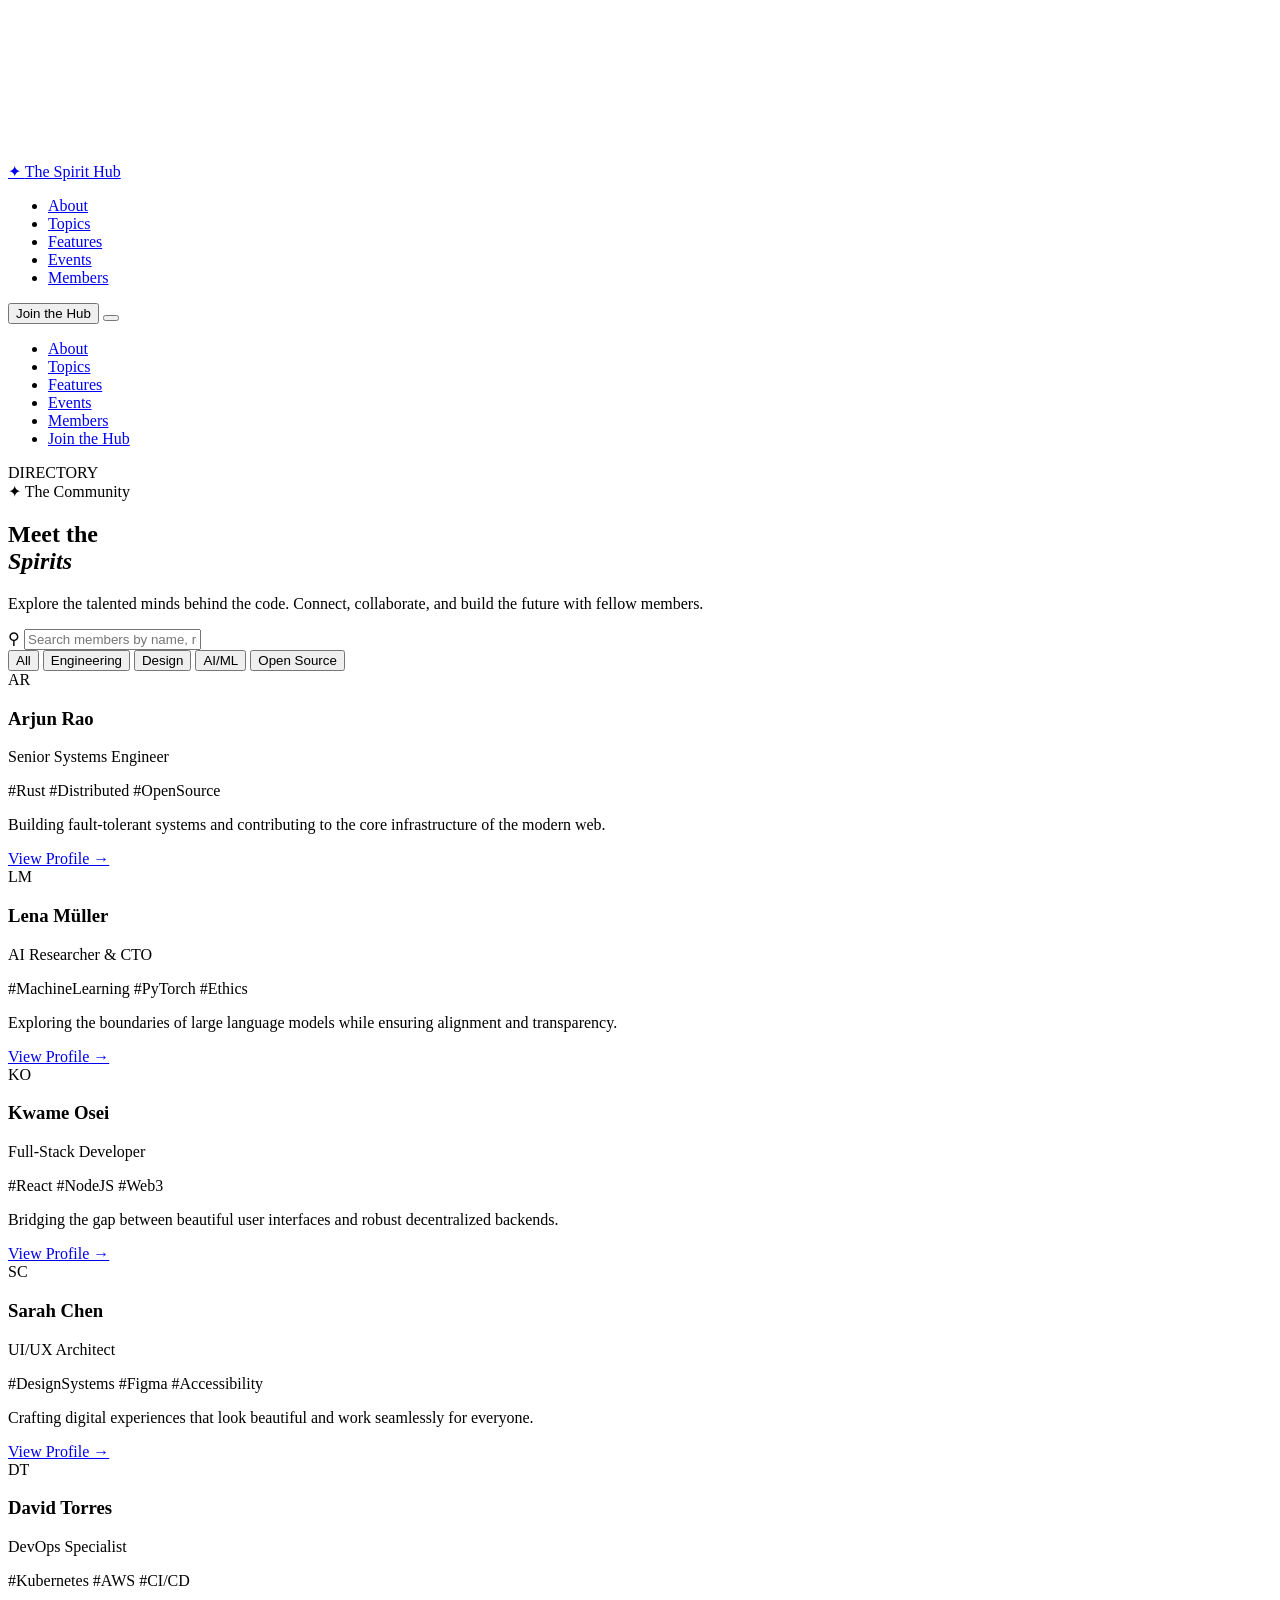
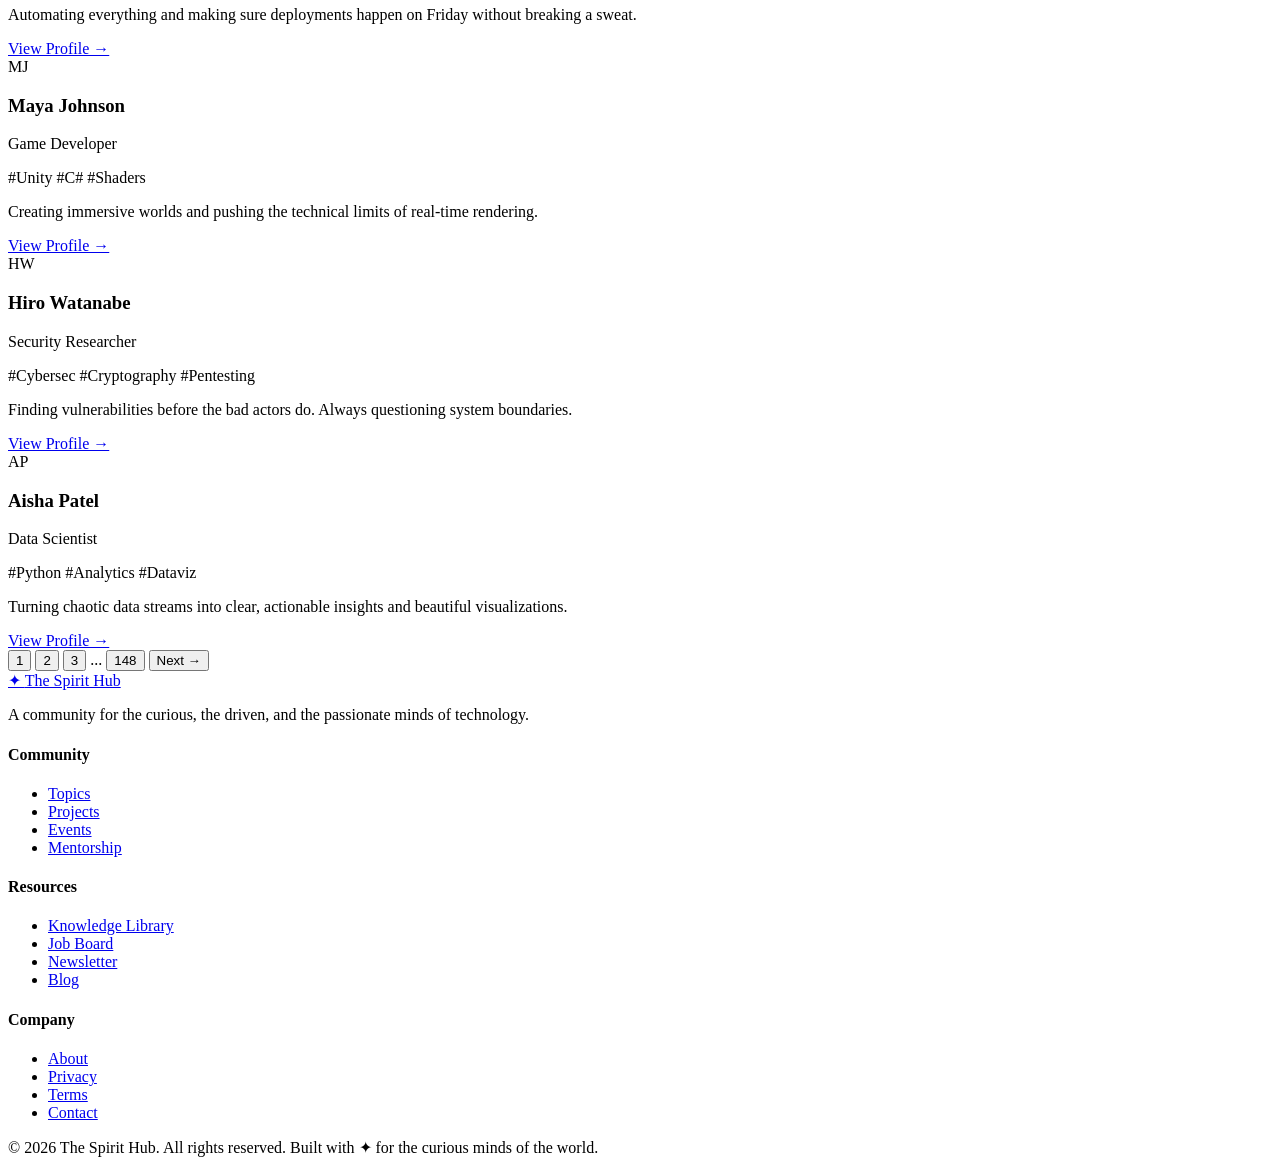
==== pages/members.html @ 461606d6 "make some basic changes" ====
<!DOCTYPE html>
<html lang="en">

<head>
    <meta charset="UTF-8" />
    <meta name="viewport" content="width=device-width, initial-scale=1.0" />
    <title>Members — The Spirit Hub</title>
    <link rel="preconnect" href="https://fonts.googleapis.com" />
    <link rel="preconnect" href="https://fonts.gstatic.com" crossorigin />
    <link
        href="https://fonts.googleapis.com/css2?family=Cormorant+Garamond:wght@300;400;600;700&family=DM+Mono:wght@300;400;500&display=swap"
        rel="stylesheet" />
    <link rel="stylesheet" href="style.css" />
</head>

<body>

    <!-- Ambient particles canvas -->
    <canvas id="particles-canvas"></canvas>

    <!-- Custom cursor -->
    <div class="cursor-dot" id="cursorDot"></div>
    <div class="cursor-aura" id="cursorAura"></div>

    <!-- ===================== NAV ===================== -->
    <header class="site-header" id="siteHeader">
        <nav class="nav-inner">
            <a href="index.html" class="brand">
                <span class="brand-icon">✦</span>
                <span class="brand-text">The Spirit Hub</span>
            </a>
            <ul class="nav-links">
                <li><a href="index.html#about">About</a></li>
                <li><a href="index.html#interests">Topics</a></li>
                <li><a href="index.html#features">Features</a></li>
                <li><a href="index.html#events">Events</a></li>
                <li><a href="members.html" class="active">Members</a></li>
            </ul>
            <button class="btn-join" id="joinBtn">Join the Hub</button>
            <button class="menu-toggle" id="menuToggle" aria-label="Toggle menu">
                <span></span><span></span><span></span>
            </button>
        </nav>
        <!-- Mobile menu -->
        <div class="mobile-menu" id="mobileMenu">
            <ul>
                <li><a href="index.html#about">About</a></li>
                <li><a href="index.html#interests">Topics</a></li>
                <li><a href="index.html#features">Features</a></li>
                <li><a href="index.html#events">Events</a></li>
                <li><a href="members.html" class="active">Members</a></li>
                <li><a href="index.html#cta">Join the Hub</a></li>
            </ul>
        </div>
    </header>

    <main>

        <!-- ===================== HERO / HEADER ===================== -->
        <section class="members-hero">
            <div class="hero-bg-text">DIRECTORY</div>
            <div class="container reveal-fade">
                <span class="section-tag">✦ The Community</span>
                <h1 class="hero-title">
                    Meet the<br />
                    <em>Spirits</em>
                </h1>
                <p class="hero-subtitle">
                    Explore the talented minds behind the code. Connect, collaborate, and build the future with fellow
                    members.
                </p>

                <!-- Search and Filters -->
                <div class="directory-toolbar">
                    <div class="search-box">
                        <span class="search-icon">⚲</span>
                        <input type="text" placeholder="Search members by name, role, or skill..." id="memberSearch" />
                    </div>
                    <div class="filter-pills">
                        <button class="filter-btn active">All</button>
                        <button class="filter-btn">Engineering</button>
                        <button class="filter-btn">Design</button>
                        <button class="filter-btn">AI/ML</button>
                        <button class="filter-btn">Open Source</button>
                    </div>
                </div>
            </div>
            <div class="hero-orb"></div>
        </section>

        <!-- ===================== DIRECTORY GRID ===================== -->
        <section class="members-directory section-pad">
            <div class="container">
                <div class="members-grid" id="membersGrid">

                    <!-- Member 1 -->
                    <div class="member-card reveal-up delay-1">
                        <div class="member-cover cover-1"></div>
                        <div class="member-info">
                            <div class="member-avatar avatar-1">AR</div>
                            <h3 class="member-name">Arjun Rao</h3>
                            <p class="member-role">Senior Systems Engineer</p>
                            <div class="member-tags">
                                <span>#Rust</span>
                                <span>#Distributed</span>
                                <span>#OpenSource</span>
                            </div>
                            <p class="member-bio">Building fault-tolerant systems and contributing to the core
                                infrastructure of the modern web.</p>
                            <a href="#" class="member-link">View Profile →</a>
                        </div>
                    </div>

                    <!-- Member 2 -->
                    <div class="member-card reveal-up delay-2">
                        <div class="member-cover cover-2"></div>
                        <div class="member-info">
                            <div class="member-avatar avatar-2">LM</div>
                            <h3 class="member-name">Lena Müller</h3>
                            <p class="member-role">AI Researcher & CTO</p>
                            <div class="member-tags">
                                <span>#MachineLearning</span>
                                <span>#PyTorch</span>
                                <span>#Ethics</span>
                            </div>
                            <p class="member-bio">Exploring the boundaries of large language models while ensuring
                                alignment and transparency.</p>
                            <a href="#" class="member-link">View Profile →</a>
                        </div>
                    </div>

                    <!-- Member 3 -->
                    <div class="member-card reveal-up delay-3">
                        <div class="member-cover cover-3"></div>
                        <div class="member-info">
                            <div class="member-avatar avatar-3">KO</div>
                            <h3 class="member-name">Kwame Osei</h3>
                            <p class="member-role">Full-Stack Developer</p>
                            <div class="member-tags">
                                <span>#React</span>
                                <span>#NodeJS</span>
                                <span>#Web3</span>
                            </div>
                            <p class="member-bio">Bridging the gap between beautiful user interfaces and robust
                                decentralized backends.</p>
                            <a href="#" class="member-link">View Profile →</a>
                        </div>
                    </div>

                    <!-- Member 4 -->
                    <div class="member-card reveal-up delay-1">
                        <div class="member-cover cover-4"></div>
                        <div class="member-info">
                            <div class="member-avatar avatar-4">SC</div>
                            <h3 class="member-name">Sarah Chen</h3>
                            <p class="member-role">UI/UX Architect</p>
                            <div class="member-tags">
                                <span>#DesignSystems</span>
                                <span>#Figma</span>
                                <span>#Accessibility</span>
                            </div>
                            <p class="member-bio">Crafting digital experiences that look beautiful and work seamlessly
                                for everyone.</p>
                            <a href="#" class="member-link">View Profile →</a>
                        </div>
                    </div>

                    <!-- Member 5 -->
                    <div class="member-card reveal-up delay-2">
                        <div class="member-cover cover-5"></div>
                        <div class="member-info">
                            <div class="member-avatar avatar-5">DT</div>
                            <h3 class="member-name">David Torres</h3>
                            <p class="member-role">DevOps Specialist</p>
                            <div class="member-tags">
                                <span>#Kubernetes</span>
                                <span>#AWS</span>
                                <span>#CI/CD</span>
                            </div>
                            <p class="member-bio">Automating everything and making sure deployments happen on Friday
                                without breaking a sweat.</p>
                            <a href="#" class="member-link">View Profile →</a>
                        </div>
                    </div>

                    <!-- Member 6 -->
                    <div class="member-card reveal-up delay-3">
                        <div class="member-cover cover-6"></div>
                        <div class="member-info">
                            <div class="member-avatar avatar-6">MJ</div>
                            <h3 class="member-name">Maya Johnson</h3>
                            <p class="member-role">Game Developer</p>
                            <div class="member-tags">
                                <span>#Unity</span>
                                <span>#C#</span>
                                <span>#Shaders</span>
                            </div>
                            <p class="member-bio">Creating immersive worlds and pushing the technical limits of
                                real-time rendering.</p>
                            <a href="#" class="member-link">View Profile →</a>
                        </div>
                    </div>

                    <!-- Member 7 -->
                    <div class="member-card reveal-up delay-1">
                        <div class="member-cover cover-7"></div>
                        <div class="member-info">
                            <div class="member-avatar avatar-7">HW</div>
                            <h3 class="member-name">Hiro Watanabe</h3>
                            <p class="member-role">Security Researcher</p>
                            <div class="member-tags">
                                <span>#Cybersec</span>
                                <span>#Cryptography</span>
                                <span>#Pentesting</span>
                            </div>
                            <p class="member-bio">Finding vulnerabilities before the bad actors do. Always questioning
                                system boundaries.</p>
                            <a href="#" class="member-link">View Profile →</a>
                        </div>
                    </div>

                    <!-- Member 8 -->
                    <div class="member-card reveal-up delay-2">
                        <div class="member-cover cover-8"></div>
                        <div class="member-info">
                            <div class="member-avatar avatar-8">AP</div>
                            <h3 class="member-name">Aisha Patel</h3>
                            <p class="member-role">Data Scientist</p>
                            <div class="member-tags">
                                <span>#Python</span>
                                <span>#Analytics</span>
                                <span>#Dataviz</span>
                            </div>
                            <p class="member-bio">Turning chaotic data streams into clear, actionable insights and
                                beautiful visualizations.</p>
                            <a href="#" class="member-link">View Profile →</a>
                        </div>
                    </div>

                </div>

                <div class="pagination reveal-fade delay-3">
                    <button class="page-btn active">1</button>
                    <button class="page-btn">2</button>
                    <button class="page-btn">3</button>
                    <span class="page-dots">...</span>
                    <button class="page-btn">148</button>
                    <button class="page-btn next">Next →</button>
                </div>

            </div>
        </section>

    </main>

    <!-- ===================== FOOTER ===================== -->
    <footer class="site-footer">
        <div class="container">
            <div class="footer-grid">
                <div class="footer-brand">
                    <a href="index.html" class="brand">
                        <span class="brand-icon">✦</span>
                        <span class="brand-text">The Spirit Hub</span>
                    </a>
                    <p>A community for the curious, the driven, and the passionate minds of technology.</p>
                </div>
                <div class="footer-links">
                    <h4>Community</h4>
                    <ul>
                        <li><a href="index.html#interests">Topics</a></li>
                        <li><a href="#">Projects</a></li>
                        <li><a href="index.html#events">Events</a></li>
                        <li><a href="#">Mentorship</a></li>
                    </ul>
                </div>
                <div class="footer-links">
                    <h4>Resources</h4>
                    <ul>
                        <li><a href="#">Knowledge Library</a></li>
                        <li><a href="#">Job Board</a></li>
                        <li><a href="#">Newsletter</a></li>
                        <li><a href="#">Blog</a></li>
                    </ul>
                </div>
                <div class="footer-links">
                    <h4>Company</h4>
                    <ul>
                        <li><a href="index.html#about">About</a></li>
                        <li><a href="#">Privacy</a></li>
                        <li><a href="#">Terms</a></li>
                        <li><a href="#">Contact</a></li>
                    </ul>
                </div>
            </div>
            <div class="footer-bottom">
                <span>© 2026 The Spirit Hub. All rights reserved.</span>
                <span>Built with ✦ for the curious minds of the world.</span>
            </div>
        </div>
    </footer>

    <script src="script.js"></script>
</body>

</html>
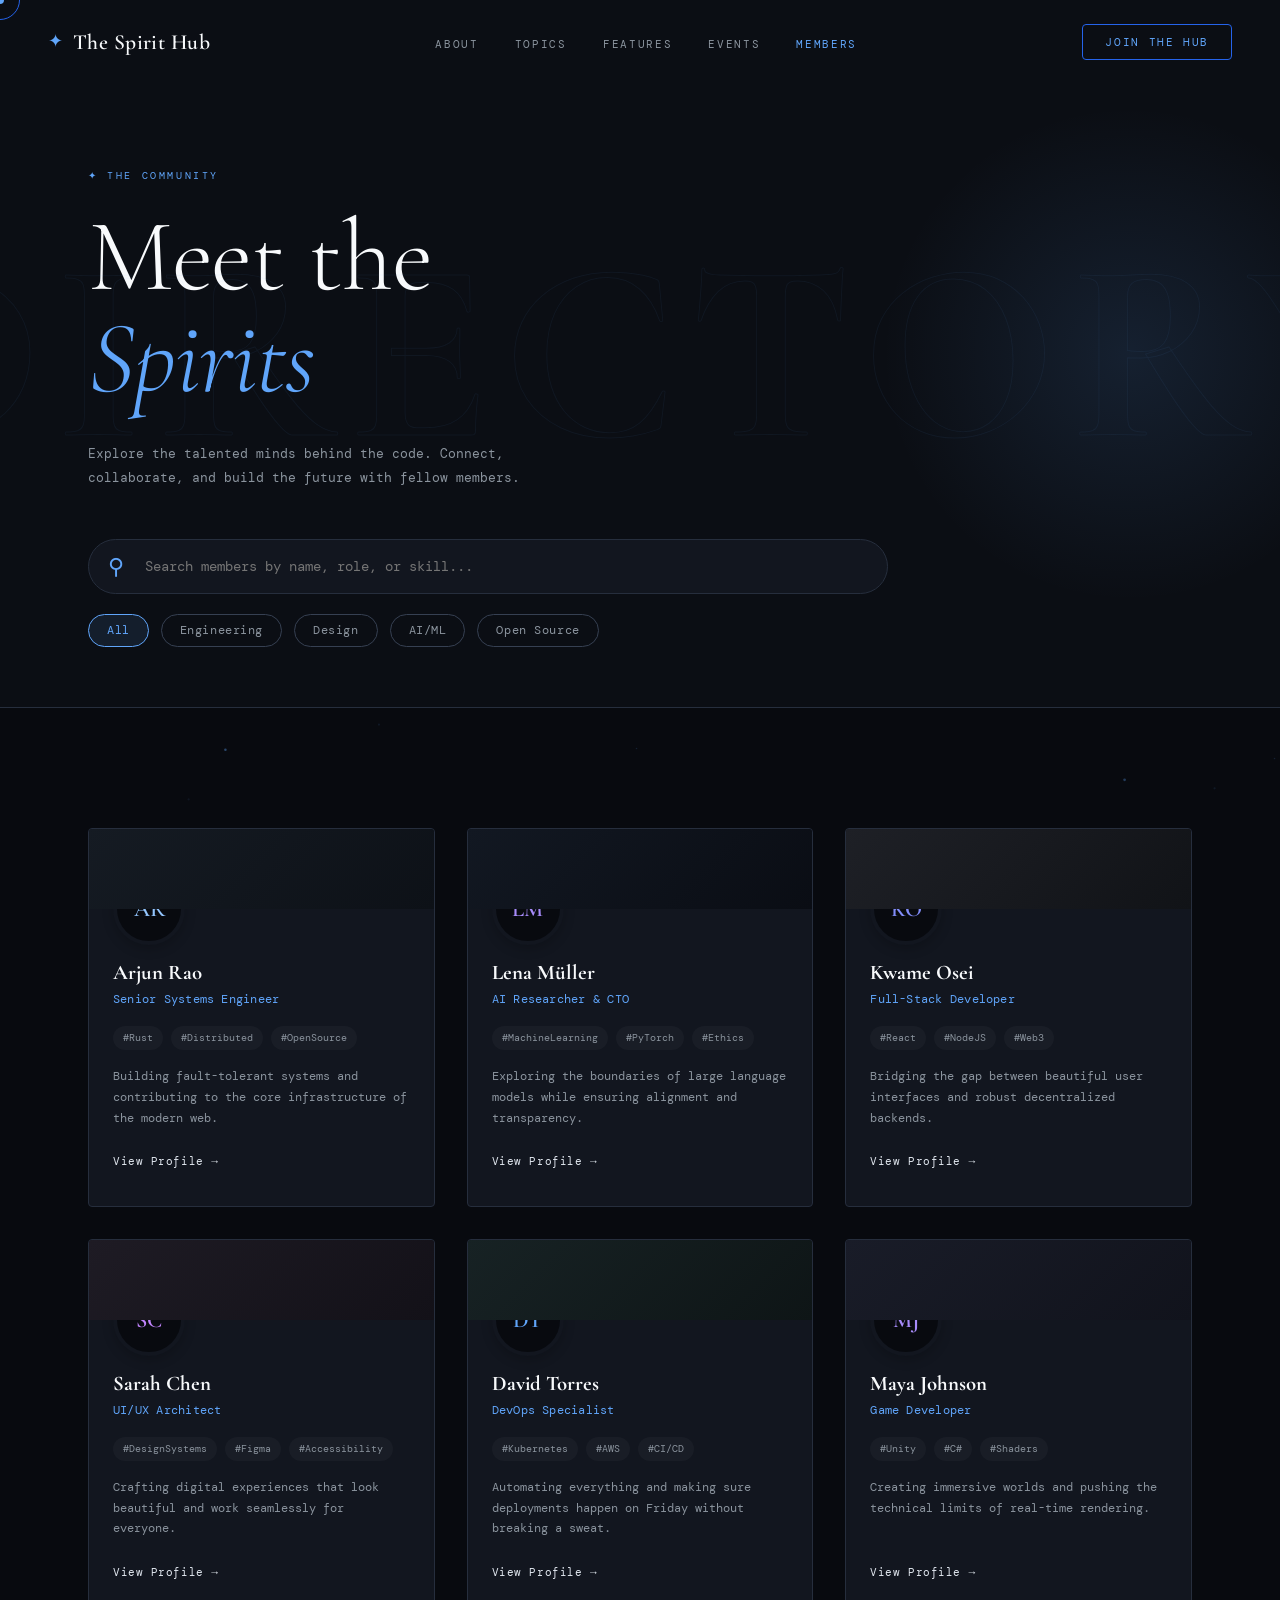
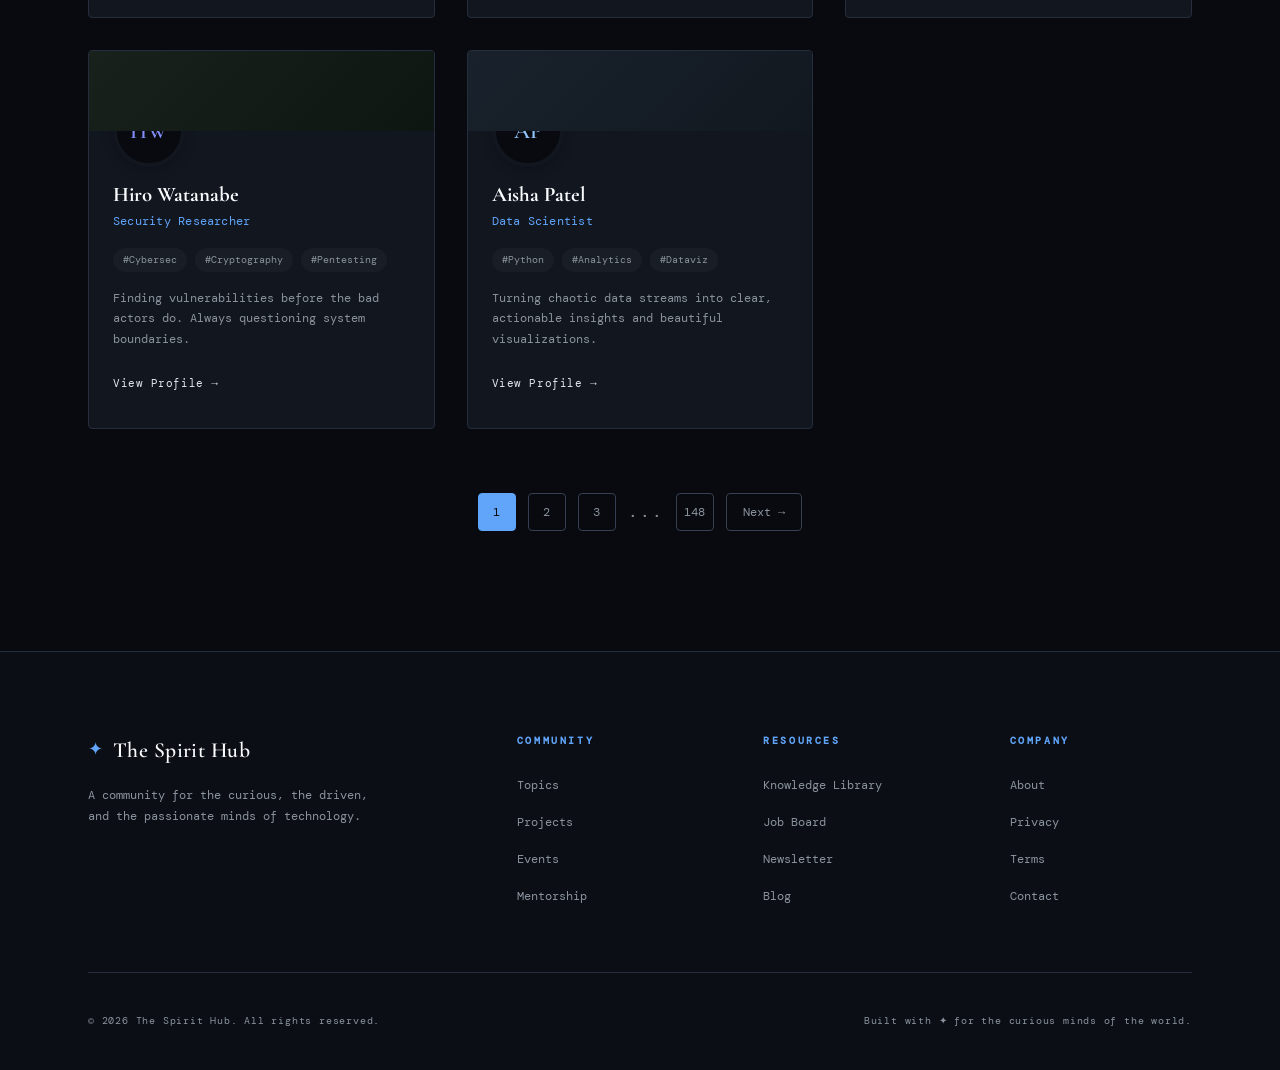
==== commit a60ae7bc: "Move pages into pages/ folder and update all internal links" ====
--- a/pages/members.html
+++ b/pages/members.html
@@ -10,7 +10,7 @@
     <link
         href="https://fonts.googleapis.com/css2?family=Cormorant+Garamond:wght@300;400;600;700&family=DM+Mono:wght@300;400;500&display=swap"
         rel="stylesheet" />
-    <link rel="stylesheet" href="style.css" />
+    <link rel="stylesheet" href="../style.css" />
 </head>
 
 <body>
@@ -25,15 +25,15 @@
     <!-- ===================== NAV ===================== -->
     <header class="site-header" id="siteHeader">
         <nav class="nav-inner">
-            <a href="index.html" class="brand">
+            <a href="../index.html" class="brand">
                 <span class="brand-icon">✦</span>
                 <span class="brand-text">The Spirit Hub</span>
             </a>
             <ul class="nav-links">
-                <li><a href="index.html#about">About</a></li>
-                <li><a href="index.html#interests">Topics</a></li>
-                <li><a href="index.html#features">Features</a></li>
-                <li><a href="index.html#events">Events</a></li>
+                <li><a href="../index.html#about">About</a></li>
+                <li><a href="../index.html#interests">Topics</a></li>
+                <li><a href="../index.html#features">Features</a></li>
+                <li><a href="../index.html#events">Events</a></li>
                 <li><a href="members.html" class="active">Members</a></li>
             </ul>
             <button class="btn-join" id="joinBtn">Join the Hub</button>
@@ -44,12 +44,12 @@
         <!-- Mobile menu -->
         <div class="mobile-menu" id="mobileMenu">
             <ul>
-                <li><a href="index.html#about">About</a></li>
-                <li><a href="index.html#interests">Topics</a></li>
-                <li><a href="index.html#features">Features</a></li>
-                <li><a href="index.html#events">Events</a></li>
+                <li><a href="../index.html#about">About</a></li>
+                <li><a href="../index.html#interests">Topics</a></li>
+                <li><a href="../index.html#features">Features</a></li>
+                <li><a href="../index.html#events">Events</a></li>
                 <li><a href="members.html" class="active">Members</a></li>
-                <li><a href="index.html#cta">Join the Hub</a></li>
+                <li><a href="../index.html#cta">Join the Hub</a></li>
             </ul>
         </div>
     </header>
@@ -258,7 +258,7 @@
         <div class="container">
             <div class="footer-grid">
                 <div class="footer-brand">
-                    <a href="index.html" class="brand">
+                    <a href="../index.html" class="brand">
                         <span class="brand-icon">✦</span>
                         <span class="brand-text">The Spirit Hub</span>
                     </a>
@@ -267,9 +267,9 @@
                 <div class="footer-links">
                     <h4>Community</h4>
                     <ul>
-                        <li><a href="index.html#interests">Topics</a></li>
+                        <li><a href="../index.html#interests">Topics</a></li>
                         <li><a href="#">Projects</a></li>
-                        <li><a href="index.html#events">Events</a></li>
+                        <li><a href="../index.html#events">Events</a></li>
                         <li><a href="#">Mentorship</a></li>
                     </ul>
                 </div>
@@ -285,7 +285,7 @@
                 <div class="footer-links">
                     <h4>Company</h4>
                     <ul>
-                        <li><a href="index.html#about">About</a></li>
+                        <li><a href="../index.html#about">About</a></li>
                         <li><a href="#">Privacy</a></li>
                         <li><a href="#">Terms</a></li>
                         <li><a href="#">Contact</a></li>
@@ -299,7 +299,7 @@
         </div>
     </footer>
 
-    <script src="script.js"></script>
+    <script src="../script.js"></script>
 </body>
 
 </html>
--- a/style.css
+++ b/style.css
@@ -0,0 +1,1540 @@
+/* ============================================================
+   THE SPIRIT HUB — style.css
+   Aesthetic: Warm dark luxury · organic curves · ember glow
+   Fonts: Cormorant Garamond (display) + DM Mono (body/ui)
+   ============================================================ */
+
+/* ─── RESET & BASE ─────────────────────────────────────────── */
+*,
+*::before,
+*::after {
+  margin: 0;
+  padding: 0;
+  box-sizing: border-box;
+}
+
+:root {
+  --bg: #080a0f;
+  --bg-alt: #0b0e14;
+  --surface: #12161f;
+  --surface-2: #1a202c;
+  --border: #262e3d;
+  --border-2: #364052;
+
+  --gold: #60a5fa;
+  --gold-light: #93c5fd;
+  --gold-dim: #2563eb;
+  --ember: #8b5cf6;
+  --ember-dim: #6d28d9;
+  --cream: #f8fafc;
+  --muted: #8b949e;
+  --text: #e2e8f0;
+
+  --font-display: 'Cormorant Garamond', Georgia, serif;
+  --font-ui: 'DM Mono', 'Courier New', monospace;
+
+  --radius: 4px;
+  --transition: 0.3s cubic-bezier(0.4, 0, 0.2, 1);
+}
+
+html {
+  scroll-behavior: smooth;
+  font-size: 16px;
+}
+
+body {
+  font-family: var(--font-ui);
+  background-color: var(--bg);
+  color: var(--text);
+  line-height: 1.7;
+  overflow-x: hidden;
+  cursor: none;
+}
+
+a {
+  text-decoration: none;
+  color: inherit;
+}
+
+button {
+  font-family: var(--font-ui);
+  cursor: none;
+  border: none;
+  background: none;
+}
+
+ul {
+  list-style: none;
+}
+
+/* ─── CANVAS (particles) ───────────────────────────────────── */
+#particles-canvas {
+  position: fixed;
+  inset: 0;
+  z-index: 0;
+  pointer-events: none;
+}
+
+/* ─── CUSTOM CURSOR ────────────────────────────────────────── */
+.cursor-dot {
+  width: 8px;
+  height: 8px;
+  background: var(--gold);
+  border-radius: 50%;
+  position: fixed;
+  top: 0;
+  left: 0;
+  pointer-events: none;
+  z-index: 9999;
+  transform: translate(-50%, -50%);
+  transition: transform 0.1s ease, background 0.2s;
+}
+
+.cursor-aura {
+  width: 40px;
+  height: 40px;
+  border: 1px solid var(--gold-dim);
+  border-radius: 50%;
+  position: fixed;
+  top: 0;
+  left: 0;
+  pointer-events: none;
+  z-index: 9998;
+  transform: translate(-50%, -50%);
+  transition: width 0.3s, height 0.3s, border-color 0.3s;
+}
+
+body:has(a:hover) .cursor-aura,
+body:has(button:hover) .cursor-aura {
+  width: 60px;
+  height: 60px;
+  border-color: var(--gold);
+}
+
+/* ─── UTILITY ──────────────────────────────────────────────── */
+.container {
+  max-width: 1200px;
+  margin: 0 auto;
+  padding: 0 48px;
+}
+
+.section-pad {
+  padding: 120px 0;
+  position: relative;
+  z-index: 1;
+}
+
+.section-tag {
+  display: inline-block;
+  font-size: 0.65rem;
+  letter-spacing: 0.25em;
+  color: var(--gold);
+  text-transform: uppercase;
+  margin-bottom: 20px;
+}
+
+.section-title {
+  font-family: var(--font-display);
+  font-size: clamp(2.4rem, 4vw, 3.6rem);
+  font-weight: 300;
+  line-height: 1.15;
+  color: var(--cream);
+}
+
+.section-title em {
+  font-style: italic;
+  color: var(--gold);
+}
+
+.section-header {
+  margin-bottom: 70px;
+}
+
+.section-desc {
+  margin-top: 16px;
+  font-size: 0.8rem;
+  color: var(--muted);
+  letter-spacing: 0.05em;
+}
+
+/* ─── BUTTONS ──────────────────────────────────────────────── */
+.btn-primary {
+  display: inline-block;
+  background: var(--gold);
+  color: var(--bg);
+  padding: 13px 32px;
+  font-size: 0.72rem;
+  letter-spacing: 0.15em;
+  font-weight: 500;
+  text-transform: uppercase;
+  border-radius: var(--radius);
+  transition: background var(--transition), transform var(--transition);
+  cursor: none;
+}
+
+.btn-primary:hover {
+  background: var(--gold-light);
+  transform: translateY(-2px);
+}
+
+.btn-outline {
+  display: inline-block;
+  border: 1px solid var(--border-2);
+  color: var(--muted);
+  padding: 13px 32px;
+  font-size: 0.72rem;
+  letter-spacing: 0.15em;
+  text-transform: uppercase;
+  border-radius: var(--radius);
+  transition: border-color var(--transition), color var(--transition);
+  cursor: none;
+}
+
+.btn-outline:hover {
+  border-color: var(--gold);
+  color: var(--gold);
+}
+
+/* ─── NAV ──────────────────────────────────────────────────── */
+.site-header {
+  position: fixed;
+  top: 0;
+  left: 0;
+  right: 0;
+  z-index: 200;
+  transition: background 0.4s, border-color 0.4s;
+}
+
+.site-header.scrolled {
+  background: rgba(8, 10, 15, 0.92);
+  backdrop-filter: blur(24px);
+  border-bottom: 1px solid var(--border);
+}
+
+.nav-inner {
+  display: flex;
+  align-items: center;
+  justify-content: space-between;
+  padding: 24px 48px;
+  gap: 32px;
+}
+
+.brand {
+  display: flex;
+  align-items: center;
+  gap: 10px;
+  text-decoration: none;
+}
+
+.brand-icon {
+  color: var(--gold);
+  font-size: 1.1rem;
+  animation: pulse-gold 3s ease-in-out infinite;
+}
+
+@keyframes pulse-gold {
+
+  0%,
+  100% {
+    opacity: 1;
+  }
+
+  50% {
+    opacity: 0.5;
+  }
+}
+
+.brand-text {
+  font-family: var(--font-display);
+  font-size: 1.35rem;
+  font-weight: 600;
+  color: var(--cream);
+  letter-spacing: 0.02em;
+}
+
+.nav-links {
+  display: flex;
+  gap: 36px;
+  flex: 1;
+  justify-content: center;
+}
+
+.nav-links a {
+  font-size: 0.7rem;
+  letter-spacing: 0.15em;
+  text-transform: uppercase;
+  color: var(--muted);
+  transition: color var(--transition);
+}
+
+.nav-links a:hover {
+  color: var(--gold);
+}
+
+.btn-join {
+  font-size: 0.68rem;
+  letter-spacing: 0.15em;
+  text-transform: uppercase;
+  padding: 10px 22px;
+  border: 1px solid var(--gold-dim);
+  color: var(--gold);
+  border-radius: var(--radius);
+  transition: background var(--transition), color var(--transition);
+}
+
+.btn-join:hover {
+  background: var(--gold);
+  color: var(--bg);
+}
+
+.menu-toggle {
+  display: none;
+  flex-direction: column;
+  gap: 5px;
+  width: 28px;
+}
+
+.menu-toggle span {
+  height: 1px;
+  background: var(--gold);
+  display: block;
+  transition: transform 0.3s;
+}
+
+.mobile-menu {
+  display: none;
+  background: rgba(8, 10, 15, 0.98);
+  border-top: 1px solid var(--border);
+  padding: 24px 48px;
+}
+
+.mobile-menu.open {
+  display: block;
+}
+
+.mobile-menu ul {
+  display: flex;
+  flex-direction: column;
+  gap: 16px;
+}
+
+.mobile-menu a {
+  font-size: 0.85rem;
+  letter-spacing: 0.1em;
+  color: var(--muted);
+  text-transform: uppercase;
+}
+
+.mobile-menu a:hover {
+  color: var(--gold);
+}
+
+/* ─── HERO ─────────────────────────────────────────────────── */
+.hero {
+  position: relative;
+  min-height: 100vh;
+  display: flex;
+  align-items: center;
+  z-index: 1;
+  overflow: hidden;
+  padding: 120px 48px 80px;
+}
+
+.hero-bg-text {
+  position: absolute;
+  font-family: var(--font-display);
+  font-size: clamp(120px, 20vw, 260px);
+  font-weight: 700;
+  color: transparent;
+  -webkit-text-stroke: 1px rgba(96, 165, 250, 0.06);
+  left: 50%;
+  top: 50%;
+  transform: translate(-50%, -50%);
+  white-space: nowrap;
+  pointer-events: none;
+  user-select: none;
+  letter-spacing: 0.05em;
+}
+
+.hero-content {
+  max-width: 720px;
+  position: relative;
+  z-index: 2;
+}
+
+.hero-eyebrow {
+  font-size: 0.7rem;
+  letter-spacing: 0.3em;
+  color: var(--gold);
+  text-transform: uppercase;
+  margin-bottom: 28px;
+  display: flex;
+  align-items: center;
+  gap: 10px;
+}
+
+.hero-title {
+  font-family: var(--font-display);
+  font-size: clamp(3.5rem, 8vw, 7.5rem);
+  font-weight: 300;
+  line-height: 1;
+  color: var(--cream);
+  margin-bottom: 32px;
+  letter-spacing: -0.01em;
+}
+
+.hero-title em {
+  font-style: italic;
+  color: var(--gold);
+}
+
+.hero-subtitle {
+  font-size: 0.82rem;
+  line-height: 1.9;
+  color: var(--muted);
+  max-width: 480px;
+  margin-bottom: 48px;
+}
+
+.hero-actions {
+  display: flex;
+  gap: 16px;
+  flex-wrap: wrap;
+  margin-bottom: 72px;
+}
+
+.hero-stats {
+  display: flex;
+  align-items: center;
+  gap: 40px;
+}
+
+.stat-item {
+  display: flex;
+  flex-direction: column;
+}
+
+.stat-value {
+  font-family: var(--font-display);
+  font-size: 2.4rem;
+  font-weight: 600;
+  color: var(--cream);
+  line-height: 1;
+}
+
+.stat-value::after {
+  content: attr(data-suffix);
+}
+
+.stat-label {
+  font-size: 0.62rem;
+  letter-spacing: 0.2em;
+  color: var(--muted);
+  text-transform: uppercase;
+  margin-top: 4px;
+}
+
+.stat-divider {
+  width: 1px;
+  height: 40px;
+  background: var(--border-2);
+}
+
+/* Glowing orbs */
+.hero-orb {
+  position: absolute;
+  width: 500px;
+  height: 500px;
+  border-radius: 50%;
+  background: radial-gradient(circle, rgba(96, 165, 250, 0.12) 0%, transparent 70%);
+  right: -100px;
+  top: 50%;
+  transform: translateY(-50%);
+  pointer-events: none;
+  animation: orb-pulse 6s ease-in-out infinite;
+}
+
+.hero-orb.orb-2 {
+  width: 300px;
+  height: 300px;
+  background: radial-gradient(circle, rgba(139, 92, 246, 0.08) 0%, transparent 70%);
+  right: 200px;
+  top: 20%;
+  animation-delay: 3s;
+}
+
+@keyframes orb-pulse {
+
+  0%,
+  100% {
+    opacity: 0.6;
+    transform: translateY(-50%) scale(1);
+  }
+
+  50% {
+    opacity: 1;
+    transform: translateY(-50%) scale(1.1);
+  }
+}
+
+/* ─── ABOUT ────────────────────────────────────────────────── */
+.about {
+  border-top: 1px solid var(--border);
+  background: var(--bg-alt);
+}
+
+.about-grid {
+  display: grid;
+  grid-template-columns: 1fr 1.4fr;
+  gap: 100px;
+  align-items: start;
+}
+
+.about-left {
+  padding-top: 4px;
+}
+
+.about-right p {
+  font-size: 0.82rem;
+  line-height: 2;
+  color: var(--text);
+  margin-bottom: 24px;
+}
+
+.about-pillars {
+  display: flex;
+  gap: 32px;
+  margin-top: 40px;
+  padding-top: 32px;
+  border-top: 1px solid var(--border);
+}
+
+.pillar {
+  display: flex;
+  flex-direction: column;
+  gap: 8px;
+}
+
+.pillar-icon {
+  font-size: 1.2rem;
+  color: var(--gold);
+}
+
+.pillar strong {
+  font-size: 0.72rem;
+  letter-spacing: 0.1em;
+  color: var(--cream);
+  text-transform: uppercase;
+  font-weight: 500;
+}
+
+/* ─── INTERESTS ────────────────────────────────────────────── */
+.interests {
+  border-top: 1px solid var(--border);
+}
+
+.topics-grid {
+  display: grid;
+  grid-template-columns: repeat(4, 1fr);
+  gap: 12px;
+}
+
+.topic-card {
+  background: var(--surface);
+  border: 1px solid var(--border);
+  border-radius: var(--radius);
+  padding: 24px 20px;
+  text-align: left;
+  display: flex;
+  flex-direction: column;
+  gap: 8px;
+  transition: border-color var(--transition), background var(--transition), transform var(--transition);
+  cursor: none;
+}
+
+.topic-card:hover {
+  border-color: var(--gold-dim);
+  background: var(--surface-2);
+  transform: translateY(-4px);
+}
+
+.topic-card.active {
+  border-color: var(--gold);
+  background: rgba(96, 165, 250, 0.08);
+}
+
+.topic-icon {
+  font-size: 1.4rem;
+}
+
+.topic-name {
+  font-size: 0.78rem;
+  color: var(--cream);
+  letter-spacing: 0.03em;
+  font-weight: 500;
+}
+
+.topic-count {
+  font-size: 0.62rem;
+  color: var(--muted);
+  letter-spacing: 0.1em;
+}
+
+.topic-preview {
+  margin-top: 32px;
+  padding: 16px 24px;
+  border: 1px solid var(--border);
+  border-left: 3px solid var(--gold);
+  display: flex;
+  align-items: center;
+  gap: 12px;
+  font-size: 0.72rem;
+  color: var(--muted);
+  background: var(--surface);
+  border-radius: 0 var(--radius) var(--radius) 0;
+}
+
+.topic-preview-label {
+  letter-spacing: 0.1em;
+}
+
+.topic-preview-name {
+  color: var(--gold);
+  font-weight: 500;
+  transition: all 0.3s;
+}
+
+/* ─── FEATURES ─────────────────────────────────────────────── */
+.features {
+  border-top: 1px solid var(--border);
+  background: var(--bg-alt);
+}
+
+.features-grid {
+  display: grid;
+  grid-template-columns: repeat(3, 1fr);
+  gap: 1px;
+  background: var(--border);
+  border: 1px solid var(--border);
+  border-radius: var(--radius);
+  overflow: hidden;
+}
+
+.feature-card {
+  background: var(--bg-alt);
+  padding: 48px 36px;
+  position: relative;
+  transition: background var(--transition);
+}
+
+.feature-card:hover {
+  background: var(--surface);
+}
+
+.feature-number {
+  position: absolute;
+  top: 24px;
+  right: 24px;
+  font-size: 0.6rem;
+  letter-spacing: 0.2em;
+  color: var(--border-2);
+}
+
+.feature-icon-wrap {
+  font-size: 1.6rem;
+  color: var(--gold);
+  margin-bottom: 24px;
+  display: block;
+}
+
+.feature-card h3 {
+  font-family: var(--font-display);
+  font-size: 1.4rem;
+  font-weight: 600;
+  color: var(--cream);
+  margin-bottom: 14px;
+  letter-spacing: 0.01em;
+}
+
+.feature-card p {
+  font-size: 0.76rem;
+  line-height: 1.9;
+  color: var(--muted);
+}
+
+/* ─── EVENTS ───────────────────────────────────────────────── */
+.events {
+  border-top: 1px solid var(--border);
+}
+
+.events-list {
+  display: flex;
+  flex-direction: column;
+  border: 1px solid var(--border);
+  border-radius: var(--radius);
+  overflow: hidden;
+}
+
+.event-row {
+  display: grid;
+  grid-template-columns: 64px 1fr auto auto auto;
+  gap: 28px;
+  align-items: center;
+  padding: 28px 32px;
+  background: var(--surface);
+  border-bottom: 1px solid var(--border);
+  transition: background var(--transition);
+}
+
+.event-row:last-child {
+  border-bottom: none;
+}
+
+.event-row:hover {
+  background: var(--surface-2);
+}
+
+.event-date {
+  text-align: center;
+}
+
+.event-day {
+  display: block;
+  font-family: var(--font-display);
+  font-size: 2rem;
+  font-weight: 600;
+  color: var(--cream);
+  line-height: 1;
+}
+
+.event-month {
+  display: block;
+  font-size: 0.6rem;
+  letter-spacing: 0.2em;
+  color: var(--gold);
+  margin-top: 2px;
+}
+
+.event-name {
+  font-family: var(--font-display);
+  font-size: 1.1rem;
+  font-weight: 600;
+  color: var(--cream);
+  margin-bottom: 4px;
+}
+
+.event-meta {
+  font-size: 0.65rem;
+  color: var(--muted);
+  letter-spacing: 0.05em;
+}
+
+.event-badge {
+  font-size: 0.6rem;
+  letter-spacing: 0.2em;
+  text-transform: uppercase;
+  padding: 4px 14px;
+  border-radius: 20px;
+  border: 1px solid;
+}
+
+.event-badge.online {
+  color: #7fc6e8;
+  border-color: rgba(127, 198, 232, 0.3);
+  background: rgba(127, 198, 232, 0.06);
+}
+
+.event-badge.irl {
+  color: var(--ember);
+  border-color: rgba(139, 92, 246, 0.3);
+  background: rgba(139, 92, 246, 0.06);
+}
+
+.event-seats {
+  text-align: right;
+}
+
+.event-seats strong {
+  display: block;
+  font-family: var(--font-display);
+  font-size: 1.2rem;
+  font-weight: 600;
+  color: var(--cream);
+  line-height: 1;
+}
+
+.event-seats span {
+  font-size: 0.6rem;
+  color: var(--muted);
+  letter-spacing: 0.1em;
+}
+
+.event-cta {
+  font-size: 0.65rem;
+  letter-spacing: 0.15em;
+  color: var(--gold);
+  transition: color var(--transition);
+  white-space: nowrap;
+}
+
+.event-cta:hover {
+  color: var(--gold-light);
+}
+
+.events-footer {
+  margin-top: 40px;
+  text-align: center;
+}
+
+/* ─── COMMUNITY / TESTIMONIALS ─────────────────────────────── */
+.community {
+  border-top: 1px solid var(--border);
+  background: var(--bg-alt);
+}
+
+.testimonials-grid {
+  display: grid;
+  grid-template-columns: repeat(3, 1fr);
+  gap: 24px;
+}
+
+.testimonial {
+  background: var(--surface);
+  border: 1px solid var(--border);
+  border-radius: var(--radius);
+  padding: 40px 32px;
+  position: relative;
+  transition: border-color var(--transition);
+}
+
+.testimonial:hover {
+  border-color: var(--gold-dim);
+}
+
+.testimonial::before {
+  content: '"';
+  font-family: var(--font-display);
+  font-size: 5rem;
+  color: var(--gold);
+  opacity: 0.15;
+  position: absolute;
+  top: 16px;
+  left: 24px;
+  line-height: 1;
+}
+
+.testimonial>p {
+  font-size: 0.8rem;
+  line-height: 1.95;
+  color: var(--text);
+  margin-bottom: 28px;
+  padding-top: 24px;
+}
+
+.testimonial-author {
+  display: flex;
+  align-items: center;
+  gap: 14px;
+}
+
+.author-avatar {
+  width: 40px;
+  height: 40px;
+  border-radius: 50%;
+  background: var(--surface-2);
+  border: 1px solid var(--border-2);
+  display: flex;
+  align-items: center;
+  justify-content: center;
+  font-size: 0.65rem;
+  letter-spacing: 0.05em;
+  color: var(--gold);
+  font-weight: 500;
+  flex-shrink: 0;
+}
+
+.testimonial-author strong {
+  display: block;
+  font-size: 0.78rem;
+  color: var(--cream);
+  font-weight: 500;
+  letter-spacing: 0.02em;
+}
+
+.testimonial-author span {
+  font-size: 0.63rem;
+  color: var(--muted);
+  letter-spacing: 0.05em;
+}
+
+/* ─── CTA SECTION ──────────────────────────────────────────── */
+.cta-section {
+  border-top: 1px solid var(--border);
+  text-align: center;
+  position: relative;
+  overflow: hidden;
+}
+
+.cta-inner {
+  position: relative;
+  z-index: 2;
+}
+
+.cta-title {
+  font-family: var(--font-display);
+  font-size: clamp(3rem, 7vw, 6rem);
+  font-weight: 300;
+  line-height: 1.05;
+  color: var(--cream);
+  margin: 20px 0 28px;
+}
+
+.cta-title em {
+  font-style: italic;
+  color: var(--gold);
+}
+
+.cta-desc {
+  font-size: 0.82rem;
+  color: var(--muted);
+  max-width: 440px;
+  margin: 0 auto 48px;
+  line-height: 1.9;
+}
+
+.cta-form {
+  max-width: 440px;
+  margin: 0 auto;
+  display: flex;
+  flex-direction: column;
+  gap: 12px;
+}
+
+.form-group {
+  width: 100%;
+}
+
+.form-input {
+  width: 100%;
+  background: var(--surface);
+  border: 1px solid var(--border-2);
+  color: var(--text);
+  padding: 14px 20px;
+  font-family: var(--font-ui);
+  font-size: 0.8rem;
+  border-radius: var(--radius);
+  outline: none;
+  transition: border-color var(--transition);
+}
+
+.form-input:focus {
+  border-color: var(--gold);
+}
+
+.form-input::placeholder {
+  color: var(--muted);
+}
+
+.btn-submit {
+  display: flex;
+  align-items: center;
+  justify-content: center;
+  gap: 10px;
+  width: 100%;
+  padding: 16px;
+  font-size: 0.75rem;
+  letter-spacing: 0.15em;
+}
+
+.btn-icon {
+  transition: transform var(--transition);
+}
+
+.btn-submit:hover .btn-icon {
+  transform: rotate(45deg);
+}
+
+.form-note {
+  font-size: 0.62rem;
+  color: var(--muted);
+  letter-spacing: 0.08em;
+  margin-top: 16px;
+  text-align: center;
+}
+
+.success-msg {
+  display: none;
+  flex-direction: column;
+  align-items: center;
+  gap: 8px;
+  margin-top: 40px;
+  padding: 32px;
+  border: 1px solid var(--gold-dim);
+  background: rgba(96, 165, 250, 0.06);
+  border-radius: var(--radius);
+}
+
+.success-msg.visible {
+  display: flex;
+}
+
+.success-icon {
+  font-size: 2rem;
+  color: var(--gold);
+  animation: spin-once 0.6s ease;
+}
+
+@keyframes spin-once {
+  from {
+    transform: rotate(-90deg) scale(0);
+  }
+
+  to {
+    transform: rotate(0deg) scale(1);
+  }
+}
+
+.success-msg strong {
+  font-family: var(--font-display);
+  font-size: 1.4rem;
+  font-weight: 600;
+  color: var(--cream);
+}
+
+.success-msg p {
+  font-size: 0.75rem;
+  color: var(--muted);
+}
+
+.cta-orb {
+  position: absolute;
+  width: 600px;
+  height: 600px;
+  border-radius: 50%;
+  background: radial-gradient(circle, rgba(96, 165, 250, 0.08) 0%, transparent 70%);
+  left: 50%;
+  top: 50%;
+  transform: translate(-50%, -50%);
+  pointer-events: none;
+}
+
+/* ─── FOOTER ───────────────────────────────────────────────── */
+.site-footer {
+  border-top: 1px solid var(--border);
+  background: var(--bg-alt);
+  padding: 80px 0 40px;
+  position: relative;
+  z-index: 1;
+}
+
+.footer-grid {
+  display: grid;
+  grid-template-columns: 2fr 1fr 1fr 1fr;
+  gap: 64px;
+  padding-bottom: 64px;
+  border-bottom: 1px solid var(--border);
+  margin-bottom: 40px;
+}
+
+.footer-brand p {
+  font-size: 0.75rem;
+  color: var(--muted);
+  line-height: 1.8;
+  margin-top: 16px;
+  max-width: 280px;
+}
+
+.footer-links h4 {
+  font-size: 0.65rem;
+  letter-spacing: 0.25em;
+  color: var(--gold);
+  text-transform: uppercase;
+  margin-bottom: 20px;
+}
+
+.footer-links ul {
+  display: flex;
+  flex-direction: column;
+  gap: 10px;
+}
+
+.footer-links a {
+  font-size: 0.75rem;
+  color: var(--muted);
+  transition: color var(--transition);
+}
+
+.footer-links a:hover {
+  color: var(--text);
+}
+
+.footer-bottom {
+  display: flex;
+  justify-content: space-between;
+  font-size: 0.62rem;
+  color: var(--muted);
+  letter-spacing: 0.08em;
+}
+
+/* ─── SCROLL REVEAL ANIMATIONS ─────────────────────────────── */
+.reveal-fade,
+.reveal-up,
+.reveal-left,
+.reveal-right {
+  opacity: 0;
+  transition: opacity 0.8s ease, transform 0.8s ease;
+}
+
+.reveal-fade {
+  transform: none;
+  opacity: 0;
+}
+
+.reveal-up {
+  transform: translateY(36px);
+}
+
+.reveal-left {
+  transform: translateX(-36px);
+}
+
+.reveal-right {
+  transform: translateX(36px);
+}
+
+.reveal-fade.visible,
+.reveal-up.visible,
+.reveal-left.visible,
+.reveal-right.visible {
+  opacity: 1;
+  transform: none;
+}
+
+.delay-1 {
+  transition-delay: 0.1s;
+}
+
+.delay-2 {
+  transition-delay: 0.2s;
+}
+
+.delay-3 {
+  transition-delay: 0.3s;
+}
+
+.delay-4 {
+  transition-delay: 0.4s;
+}
+
+/* ─── MEMBERS DIRECTORY ────────────────────────────────────── */
+.members-hero {
+  position: relative;
+  padding: 160px 0 60px;
+  overflow: hidden;
+  border-bottom: 1px solid var(--border);
+  background: var(--bg-alt);
+}
+
+.directory-toolbar {
+  margin-top: 48px;
+  display: flex;
+  flex-direction: column;
+  gap: 20px;
+  max-width: 800px;
+}
+
+.search-box {
+  position: relative;
+  width: 100%;
+}
+
+.search-icon {
+  position: absolute;
+  left: 20px;
+  top: 50%;
+  transform: translateY(-50%);
+  color: var(--gold);
+  font-size: 1.4rem;
+  pointer-events: none;
+}
+
+.search-box input {
+  width: 100%;
+  background: var(--surface);
+  border: 1px solid var(--border);
+  border-radius: 40px;
+  padding: 18px 24px 18px 56px;
+  color: var(--cream);
+  font-family: var(--font-ui);
+  font-size: 0.85rem;
+  outline: none;
+  transition: border-color var(--transition), box-shadow var(--transition);
+}
+
+.search-box input:focus {
+  border-color: var(--gold);
+  box-shadow: 0 0 0 4px rgba(96, 165, 250, 0.1);
+  background: var(--surface-2);
+}
+
+.filter-pills {
+  display: flex;
+  gap: 12px;
+  flex-wrap: wrap;
+}
+
+.filter-btn {
+  padding: 8px 18px;
+  border: 1px solid var(--border-2);
+  border-radius: 30px;
+  color: var(--muted);
+  font-size: 0.72rem;
+  letter-spacing: 0.05em;
+  transition: all var(--transition);
+}
+
+.filter-btn:hover {
+  border-color: var(--gold-dim);
+  color: var(--text);
+}
+
+.filter-btn.active {
+  background: rgba(96, 165, 250, 0.1);
+  border-color: var(--gold);
+  color: var(--gold);
+}
+
+.members-directory {
+  position: relative;
+}
+
+.members-grid {
+  display: grid;
+  grid-template-columns: repeat(auto-fill, minmax(280px, 1fr));
+  gap: 32px;
+}
+
+.member-card {
+  background: var(--surface);
+  border: 1px solid var(--border);
+  border-radius: var(--radius);
+  overflow: hidden;
+  transition: transform var(--transition), border-color var(--transition);
+  display: flex;
+  flex-direction: column;
+}
+
+.member-card:hover {
+  transform: translateY(-6px);
+  border-color: var(--gold-dim);
+}
+
+.member-cover {
+  height: 80px;
+  background: var(--border-2);
+  position: relative;
+}
+
+/* Gradients for covers */
+.cover-1 {
+  background: linear-gradient(135deg, #151b23 0%, #0d1117 100%);
+}
+
+.cover-2 {
+  background: linear-gradient(135deg, #121822 0%, #0a0d14 100%);
+}
+
+.cover-3 {
+  background: linear-gradient(135deg, #1e2026 0%, #111317 100%);
+}
+
+.cover-4 {
+  background: linear-gradient(135deg, #1e1b24 0%, #131118 100%);
+}
+
+.cover-5 {
+  background: linear-gradient(135deg, #172224 0%, #0e1516 100%);
+}
+
+.cover-6 {
+  background: linear-gradient(135deg, #191c28 0%, #11131c 100%);
+}
+
+.cover-7 {
+  background: linear-gradient(135deg, #18211b 0%, #0e1611 100%);
+}
+
+.cover-8 {
+  background: linear-gradient(135deg, #19222c 0%, #111820 100%);
+}
+
+.member-info {
+  padding: 0 24px 32px;
+  display: flex;
+  flex-direction: column;
+  flex: 1;
+}
+
+.member-avatar {
+  width: 72px;
+  height: 72px;
+  border-radius: 50%;
+  background: var(--bg);
+  border: 4px solid var(--surface);
+  margin-top: -36px;
+  margin-bottom: 16px;
+  display: flex;
+  align-items: center;
+  justify-content: center;
+  font-family: var(--font-display);
+  font-size: 1.4rem;
+  color: var(--gold);
+  font-weight: 600;
+  box-shadow: 0 4px 12px rgba(0, 0, 0, 0.2);
+}
+
+.avatar-1 {
+  color: #93c5fd;
+}
+
+.avatar-2 {
+  color: #a78bfa;
+}
+
+.avatar-3 {
+  color: #818cf8;
+}
+
+.avatar-4 {
+  color: #c084fc;
+}
+
+.avatar-5 {
+  color: #60a5fa;
+}
+
+.avatar-6 {
+  color: #a78bfa;
+}
+
+.avatar-7 {
+  color: #818cf8;
+}
+
+.avatar-8 {
+  color: #93c5fd;
+}
+
+.member-name {
+  font-family: var(--font-display);
+  font-size: 1.3rem;
+  color: var(--cream);
+  line-height: 1.2;
+  margin-bottom: 4px;
+}
+
+.member-role {
+  font-size: 0.72rem;
+  color: var(--gold);
+  margin-bottom: 16px;
+  letter-spacing: 0.02em;
+}
+
+.member-tags {
+  display: flex;
+  flex-wrap: wrap;
+  gap: 8px;
+  margin-bottom: 16px;
+}
+
+.member-tags span {
+  font-size: 0.6rem;
+  color: var(--muted);
+  background: rgba(255, 255, 255, 0.03);
+  padding: 4px 10px;
+  border-radius: 12px;
+}
+
+.member-bio {
+  font-size: 0.76rem;
+  line-height: 1.7;
+  color: var(--muted);
+  margin-bottom: 24px;
+  flex: 1;
+}
+
+.member-link {
+  font-size: 0.7rem;
+  color: var(--text);
+  letter-spacing: 0.05em;
+  transition: color var(--transition);
+  align-self: flex-start;
+  padding-bottom: 2px;
+  border-bottom: 1px solid transparent;
+}
+
+.member-link:hover {
+  color: var(--gold);
+  border-bottom-color: var(--gold);
+}
+
+.pagination {
+  margin-top: 64px;
+  display: flex;
+  align-items: center;
+  justify-content: center;
+  gap: 12px;
+}
+
+.page-btn {
+  width: 38px;
+  height: 38px;
+  display: flex;
+  align-items: center;
+  justify-content: center;
+  border: 1px solid var(--border-2);
+  border-radius: 4px;
+  color: var(--muted);
+  font-size: 0.75rem;
+  transition: all var(--transition);
+}
+
+.page-btn:hover {
+  border-color: var(--gold-dim);
+  color: var(--text);
+}
+
+.page-btn.active {
+  background: var(--gold);
+  border-color: var(--gold);
+  color: var(--bg);
+}
+
+.page-btn.next {
+  width: auto;
+  padding: 0 16px;
+}
+
+.page-dots {
+  color: var(--muted);
+  letter-spacing: 2px;
+}
+
+/* Nav Linking Fix */
+.nav-links a.active {
+  color: var(--gold);
+}
+
+/* ─── RESPONSIVE ───────────────────────────────────────────── */
+
+@media (max-width: 1024px) {
+  .topics-grid {
+    grid-template-columns: repeat(3, 1fr);
+  }
+
+  .features-grid {
+    grid-template-columns: repeat(2, 1fr);
+  }
+
+  .testimonials-grid {
+    grid-template-columns: repeat(2, 1fr);
+  }
+
+  .footer-grid {
+    grid-template-columns: 1fr 1fr;
+    gap: 40px;
+  }
+}
+
+@media (max-width: 768px) {
+  .container {
+    padding: 0 24px;
+  }
+
+  .section-pad {
+    padding: 80px 0;
+  }
+
+  .nav-inner {
+    padding: 20px 24px;
+  }
+
+  .nav-links {
+    display: none;
+  }
+
+  .btn-join {
+    display: none;
+  }
+
+  .menu-toggle {
+    display: flex;
+  }
+
+  .hero {
+    padding: 100px 24px 60px;
+  }
+
+  .about-grid {
+    grid-template-columns: 1fr;
+    gap: 48px;
+  }
+
+  .topics-grid {
+    grid-template-columns: repeat(2, 1fr);
+  }
+
+  .features-grid {
+    grid-template-columns: 1fr;
+  }
+
+  .event-row {
+    grid-template-columns: 48px 1fr;
+    grid-template-rows: auto auto auto;
+    gap: 12px;
+  }
+
+  .event-row .event-badge,
+  .event-row .event-seats,
+  .event-row .event-cta {
+    display: none;
+  }
+
+  .testimonials-grid {
+    grid-template-columns: 1fr;
+  }
+
+  .footer-grid {
+    grid-template-columns: 1fr;
+    gap: 40px;
+  }
+
+  .footer-bottom {
+    flex-direction: column;
+    gap: 8px;
+  }
+
+  .hero-stats {
+    gap: 24px;
+  }
+
+  .about-pillars {
+    flex-direction: column;
+    gap: 20px;
+  }
+}
+
+@media (max-width: 480px) {
+  .topics-grid {
+    grid-template-columns: 1fr 1fr;
+  }
+
+  .hero-title {
+    font-size: clamp(2.8rem, 12vw, 4rem);
+  }
+
+  .hero-actions {
+    flex-direction: column;
+    align-items: flex-start;
+  }
+}
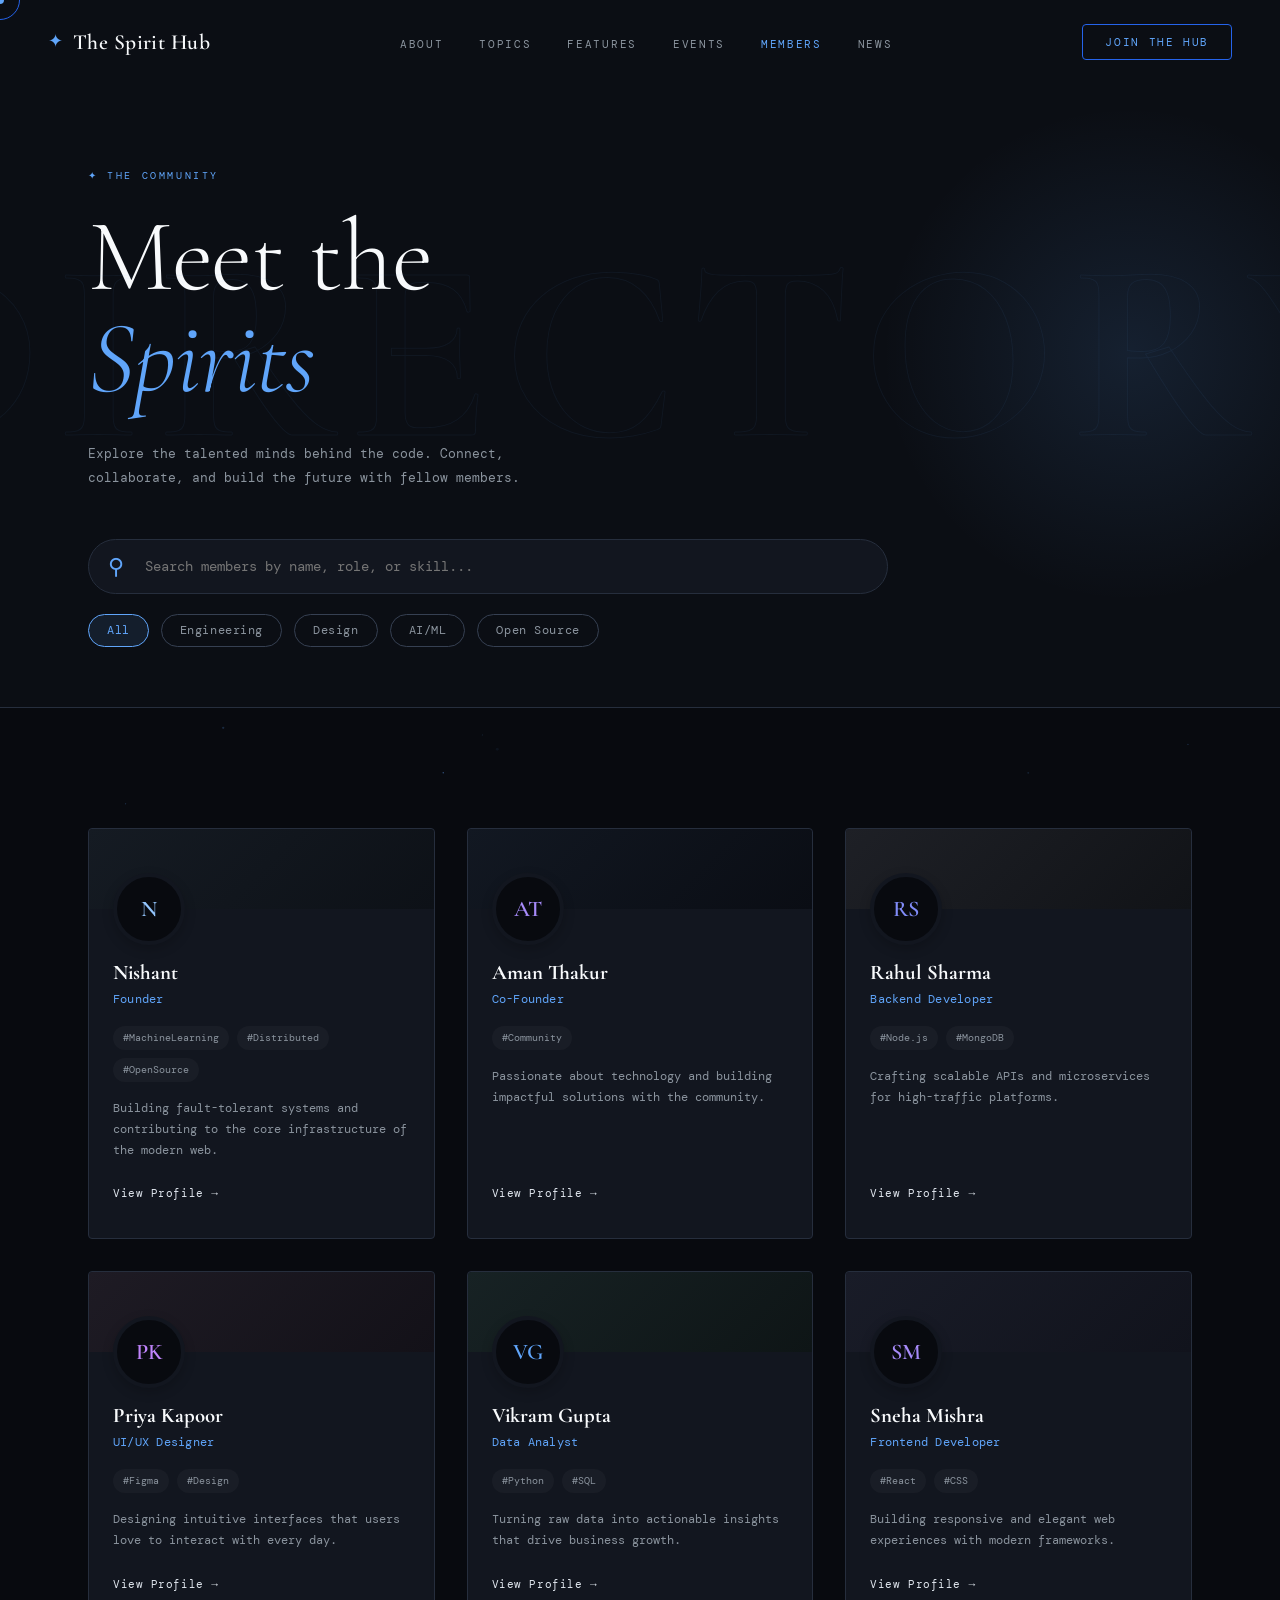
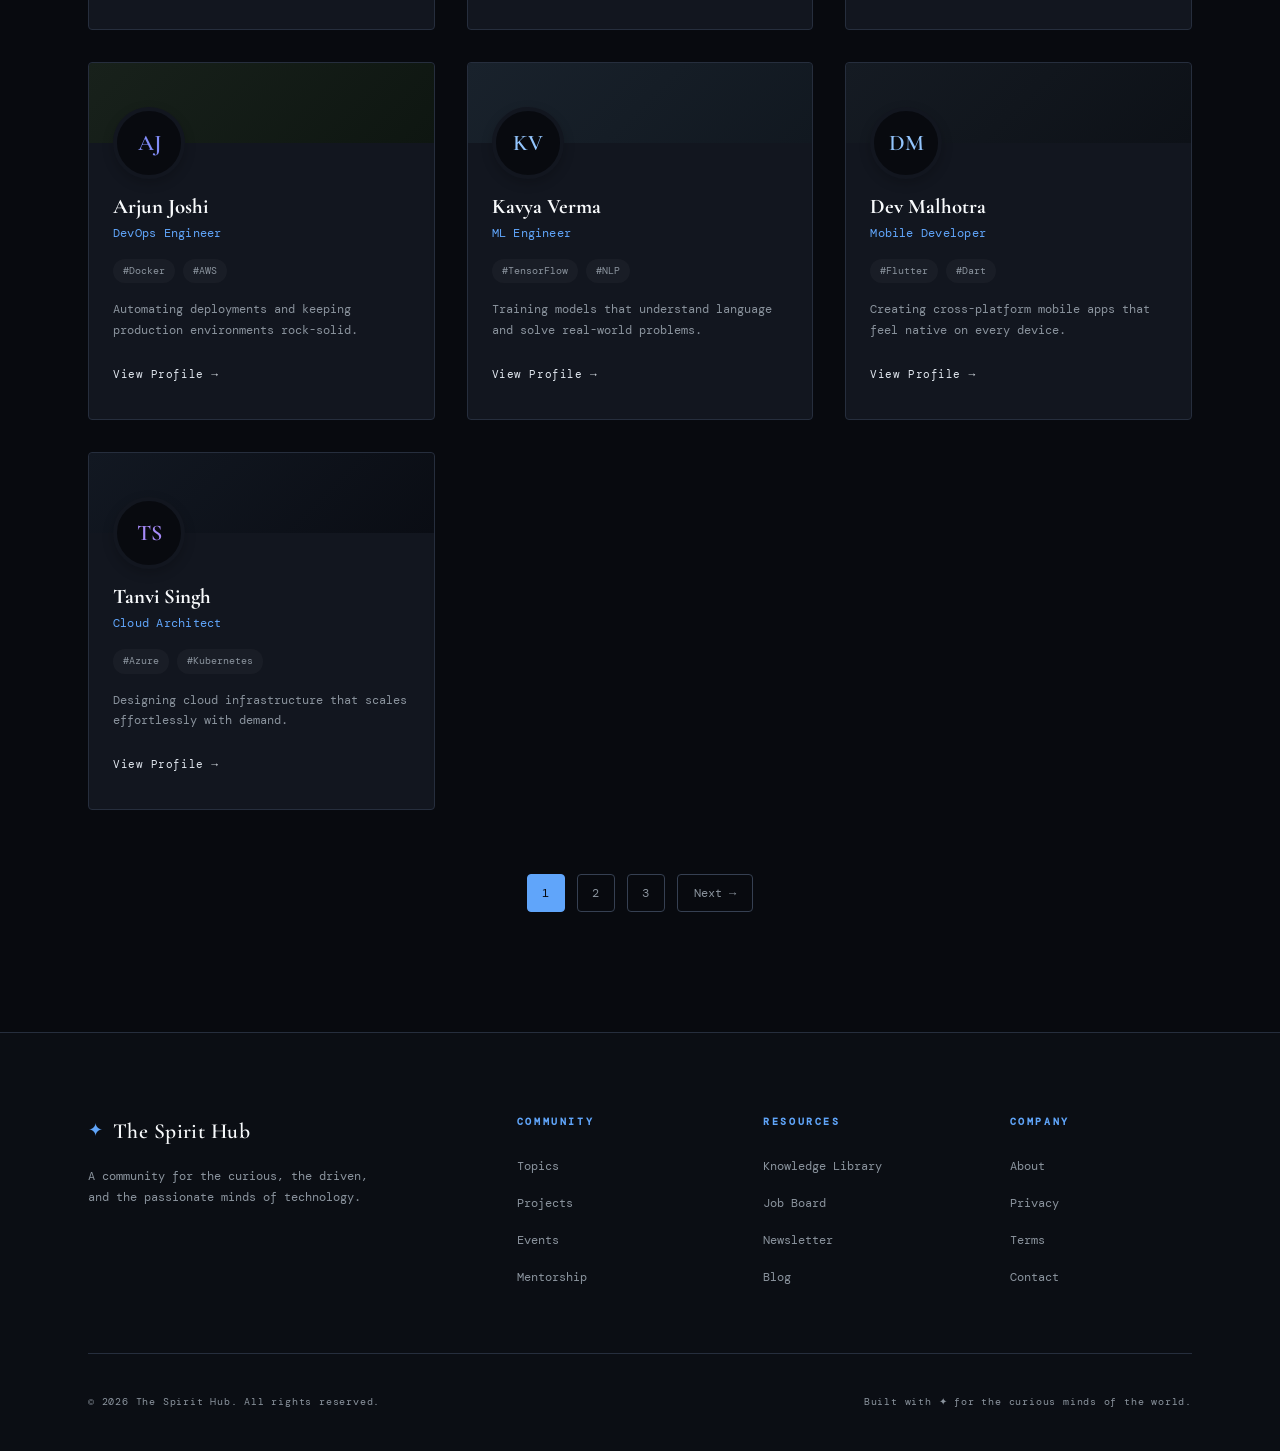
==== commit a05e1414: "Update pages and add news page" ====
--- a/pages/members.html
+++ b/pages/members.html
@@ -35,6 +35,7 @@
                 <li><a href="../index.html#features">Features</a></li>
                 <li><a href="../index.html#events">Events</a></li>
                 <li><a href="members.html" class="active">Members</a></li>
+                <li><a href="news.html">News</a></li>
             </ul>
             <button class="btn-join" id="joinBtn">Join the Hub</button>
             <button class="menu-toggle" id="menuToggle" aria-label="Toggle menu">
@@ -49,6 +50,7 @@
                 <li><a href="../index.html#features">Features</a></li>
                 <li><a href="../index.html#events">Events</a></li>
                 <li><a href="members.html" class="active">Members</a></li>
+                <li><a href="news.html">News</a></li>
                 <li><a href="../index.html#cta">Join the Hub</a></li>
             </ul>
         </div>
@@ -97,11 +99,11 @@
                     <div class="member-card reveal-up delay-1">
                         <div class="member-cover cover-1"></div>
                         <div class="member-info">
-                            <div class="member-avatar avatar-1">AR</div>
-                            <h3 class="member-name">Arjun Rao</h3>
-                            <p class="member-role">Senior Systems Engineer</p>
-                            <div class="member-tags">
-                                <span>#Rust</span>
+                            <div class="member-avatar avatar-1">N</div>
+                            <h3 class="member-name">Nishant</h3>
+                            <p class="member-role">Founder</p>
+                            <div class="member-tags">
+                                <span>#MachineLearning</span>
                                 <span>#Distributed</span>
                                 <span>#OpenSource</span>
                             </div>
@@ -115,34 +117,30 @@
                     <div class="member-card reveal-up delay-2">
                         <div class="member-cover cover-2"></div>
                         <div class="member-info">
-                            <div class="member-avatar avatar-2">LM</div>
-                            <h3 class="member-name">Lena Müller</h3>
-                            <p class="member-role">AI Researcher & CTO</p>
-                            <div class="member-tags">
-                                <span>#MachineLearning</span>
-                                <span>#PyTorch</span>
-                                <span>#Ethics</span>
-                            </div>
-                            <p class="member-bio">Exploring the boundaries of large language models while ensuring
-                                alignment and transparency.</p>
-                            <a href="#" class="member-link">View Profile →</a>
-                        </div>
-                    </div>
-
+                            <div class="member-avatar avatar-2">AT</div>
+                            <h3 class="member-name">Aman Thakur</h3>
+                            <p class="member-role">Co-Founder</p>
+                            <div class="member-tags">
+                                <span>#Community</span>
+                            </div>
+                            <p class="member-bio">Passionate about technology and building impactful solutions with the
+                                community.</p>
+                            <a href="#" class="member-link">View Profile →</a>
+                        </div>
+                    </div>
                     <!-- Member 3 -->
                     <div class="member-card reveal-up delay-3">
                         <div class="member-cover cover-3"></div>
                         <div class="member-info">
-                            <div class="member-avatar avatar-3">KO</div>
-                            <h3 class="member-name">Kwame Osei</h3>
-                            <p class="member-role">Full-Stack Developer</p>
-                            <div class="member-tags">
-                                <span>#React</span>
-                                <span>#NodeJS</span>
-                                <span>#Web3</span>
-                            </div>
-                            <p class="member-bio">Bridging the gap between beautiful user interfaces and robust
-                                decentralized backends.</p>
+                            <div class="member-avatar avatar-3">RS</div>
+                            <h3 class="member-name">Rahul Sharma</h3>
+                            <p class="member-role">Backend Developer</p>
+                            <div class="member-tags">
+                                <span>#Node.js</span>
+                                <span>#MongoDB</span>
+                            </div>
+                            <p class="member-bio">Crafting scalable APIs and microservices for high-traffic platforms.
+                            </p>
                             <a href="#" class="member-link">View Profile →</a>
                         </div>
                     </div>
@@ -151,16 +149,15 @@
                     <div class="member-card reveal-up delay-1">
                         <div class="member-cover cover-4"></div>
                         <div class="member-info">
-                            <div class="member-avatar avatar-4">SC</div>
-                            <h3 class="member-name">Sarah Chen</h3>
-                            <p class="member-role">UI/UX Architect</p>
-                            <div class="member-tags">
-                                <span>#DesignSystems</span>
+                            <div class="member-avatar avatar-4">PK</div>
+                            <h3 class="member-name">Priya Kapoor</h3>
+                            <p class="member-role">UI/UX Designer</p>
+                            <div class="member-tags">
                                 <span>#Figma</span>
-                                <span>#Accessibility</span>
-                            </div>
-                            <p class="member-bio">Crafting digital experiences that look beautiful and work seamlessly
-                                for everyone.</p>
+                                <span>#Design</span>
+                            </div>
+                            <p class="member-bio">Designing intuitive interfaces that users love to interact with every
+                                day.</p>
                             <a href="#" class="member-link">View Profile →</a>
                         </div>
                     </div>
@@ -169,16 +166,15 @@
                     <div class="member-card reveal-up delay-2">
                         <div class="member-cover cover-5"></div>
                         <div class="member-info">
-                            <div class="member-avatar avatar-5">DT</div>
-                            <h3 class="member-name">David Torres</h3>
-                            <p class="member-role">DevOps Specialist</p>
-                            <div class="member-tags">
-                                <span>#Kubernetes</span>
-                                <span>#AWS</span>
-                                <span>#CI/CD</span>
-                            </div>
-                            <p class="member-bio">Automating everything and making sure deployments happen on Friday
-                                without breaking a sweat.</p>
+                            <div class="member-avatar avatar-5">VG</div>
+                            <h3 class="member-name">Vikram Gupta</h3>
+                            <p class="member-role">Data Analyst</p>
+                            <div class="member-tags">
+                                <span>#Python</span>
+                                <span>#SQL</span>
+                            </div>
+                            <p class="member-bio">Turning raw data into actionable insights that drive business growth.
+                            </p>
                             <a href="#" class="member-link">View Profile →</a>
                         </div>
                     </div>
@@ -187,71 +183,305 @@
                     <div class="member-card reveal-up delay-3">
                         <div class="member-cover cover-6"></div>
                         <div class="member-info">
-                            <div class="member-avatar avatar-6">MJ</div>
-                            <h3 class="member-name">Maya Johnson</h3>
+                            <div class="member-avatar avatar-6">SM</div>
+                            <h3 class="member-name">Sneha Mishra</h3>
+                            <p class="member-role">Frontend Developer</p>
+                            <div class="member-tags">
+                                <span>#React</span>
+                                <span>#CSS</span>
+                            </div>
+                            <p class="member-bio">Building responsive and elegant web experiences with modern
+                                frameworks.</p>
+                            <a href="#" class="member-link">View Profile →</a>
+                        </div>
+                    </div>
+
+                    <!-- Member 7 -->
+                    <div class="member-card reveal-up delay-1">
+                        <div class="member-cover cover-7"></div>
+                        <div class="member-info">
+                            <div class="member-avatar avatar-7">AJ</div>
+                            <h3 class="member-name">Arjun Joshi</h3>
+                            <p class="member-role">DevOps Engineer</p>
+                            <div class="member-tags">
+                                <span>#Docker</span>
+                                <span>#AWS</span>
+                            </div>
+                            <p class="member-bio">Automating deployments and keeping production environments rock-solid.
+                            </p>
+                            <a href="#" class="member-link">View Profile →</a>
+                        </div>
+                    </div>
+
+                    <!-- Member 8 -->
+                    <div class="member-card reveal-up delay-2">
+                        <div class="member-cover cover-8"></div>
+                        <div class="member-info">
+                            <div class="member-avatar avatar-8">KV</div>
+                            <h3 class="member-name">Kavya Verma</h3>
+                            <p class="member-role">ML Engineer</p>
+                            <div class="member-tags">
+                                <span>#TensorFlow</span>
+                                <span>#NLP</span>
+                            </div>
+                            <p class="member-bio">Training models that understand language and solve real-world
+                                problems.</p>
+                            <a href="#" class="member-link">View Profile →</a>
+                        </div>
+                    </div>
+
+                    <!-- Member 9 -->
+                    <div class="member-card reveal-up delay-3">
+                        <div class="member-cover cover-1"></div>
+                        <div class="member-info">
+                            <div class="member-avatar avatar-1">DM</div>
+                            <h3 class="member-name">Dev Malhotra</h3>
+                            <p class="member-role">Mobile Developer</p>
+                            <div class="member-tags">
+                                <span>#Flutter</span>
+                                <span>#Dart</span>
+                            </div>
+                            <p class="member-bio">Creating cross-platform mobile apps that feel native on every device.
+                            </p>
+                            <a href="#" class="member-link">View Profile →</a>
+                        </div>
+                    </div>
+
+                    <!-- Member 10 -->
+                    <div class="member-card reveal-up delay-1">
+                        <div class="member-cover cover-2"></div>
+                        <div class="member-info">
+                            <div class="member-avatar avatar-2">TS</div>
+                            <h3 class="member-name">Tanvi Singh</h3>
+                            <p class="member-role">Cloud Architect</p>
+                            <div class="member-tags">
+                                <span>#Azure</span>
+                                <span>#Kubernetes</span>
+                            </div>
+                            <p class="member-bio">Designing cloud infrastructure that scales effortlessly with demand.
+                            </p>
+                            <a href="#" class="member-link">View Profile →</a>
+                        </div>
+                    </div>
+
+                    <!-- Member 11 -->
+                    <div class="member-card reveal-up delay-2">
+                        <div class="member-cover cover-3"></div>
+                        <div class="member-info">
+                            <div class="member-avatar avatar-3">RB</div>
+                            <h3 class="member-name">Rohan Bhatt</h3>
+                            <p class="member-role">Blockchain Developer</p>
+                            <div class="member-tags">
+                                <span>#Solidity</span>
+                                <span>#Web3</span>
+                            </div>
+                            <p class="member-bio">Building decentralized apps and smart contracts on the Ethereum
+                                network.</p>
+                            <a href="#" class="member-link">View Profile →</a>
+                        </div>
+                    </div>
+
+                    <!-- Member 12 -->
+                    <div class="member-card reveal-up delay-3">
+                        <div class="member-cover cover-4"></div>
+                        <div class="member-info">
+                            <div class="member-avatar avatar-4">MA</div>
+                            <h3 class="member-name">Meera Agarwal</h3>
+                            <p class="member-role">QA Engineer</p>
+                            <div class="member-tags">
+                                <span>#Testing</span>
+                                <span>#Selenium</span>
+                            </div>
+                            <p class="member-bio">Ensuring software quality through rigorous testing and automation.</p>
+                            <a href="#" class="member-link">View Profile →</a>
+                        </div>
+                    </div>
+
+                    <!-- Member 13 -->
+                    <div class="member-card reveal-up delay-1">
+                        <div class="member-cover cover-5"></div>
+                        <div class="member-info">
+                            <div class="member-avatar avatar-5">SP</div>
+                            <h3 class="member-name">Sahil Patel</h3>
                             <p class="member-role">Game Developer</p>
                             <div class="member-tags">
                                 <span>#Unity</span>
                                 <span>#C#</span>
-                                <span>#Shaders</span>
-                            </div>
-                            <p class="member-bio">Creating immersive worlds and pushing the technical limits of
-                                real-time rendering.</p>
-                            <a href="#" class="member-link">View Profile →</a>
-                        </div>
-                    </div>
-
-                    <!-- Member 7 -->
-                    <div class="member-card reveal-up delay-1">
+                            </div>
+                            <p class="member-bio">Crafting immersive gaming experiences with stunning visuals and
+                                mechanics.</p>
+                            <a href="#" class="member-link">View Profile →</a>
+                        </div>
+                    </div>
+
+                    <!-- Member 14 -->
+                    <div class="member-card reveal-up delay-2">
+                        <div class="member-cover cover-6"></div>
+                        <div class="member-info">
+                            <div class="member-avatar avatar-6">NS</div>
+                            <h3 class="member-name">Neha Saxena</h3>
+                            <p class="member-role">Cybersecurity Analyst</p>
+                            <div class="member-tags">
+                                <span>#Security</span>
+                                <span>#Pentesting</span>
+                            </div>
+                            <p class="member-bio">Protecting systems and networks from evolving cyber threats worldwide.
+                            </p>
+                            <a href="#" class="member-link">View Profile →</a>
+                        </div>
+                    </div>
+
+                    <!-- Member 15 -->
+                    <div class="member-card reveal-up delay-3">
                         <div class="member-cover cover-7"></div>
                         <div class="member-info">
-                            <div class="member-avatar avatar-7">HW</div>
-                            <h3 class="member-name">Hiro Watanabe</h3>
-                            <p class="member-role">Security Researcher</p>
-                            <div class="member-tags">
-                                <span>#Cybersec</span>
-                                <span>#Cryptography</span>
-                                <span>#Pentesting</span>
-                            </div>
-                            <p class="member-bio">Finding vulnerabilities before the bad actors do. Always questioning
-                                system boundaries.</p>
-                            <a href="#" class="member-link">View Profile →</a>
-                        </div>
-                    </div>
-
-                    <!-- Member 8 -->
-                    <div class="member-card reveal-up delay-2">
+                            <div class="member-avatar avatar-7">AK</div>
+                            <h3 class="member-name">Aditya Kumar</h3>
+                            <p class="member-role">Full-Stack Developer</p>
+                            <div class="member-tags">
+                                <span>#MERN</span>
+                                <span>#TypeScript</span>
+                            </div>
+                            <p class="member-bio">Shipping end-to-end web applications from database to pixel-perfect
+                                UI.</p>
+                            <a href="#" class="member-link">View Profile →</a>
+                        </div>
+                    </div>
+
+                    <!-- Member 16 -->
+                    <div class="member-card reveal-up delay-1">
                         <div class="member-cover cover-8"></div>
                         <div class="member-info">
-                            <div class="member-avatar avatar-8">AP</div>
-                            <h3 class="member-name">Aisha Patel</h3>
-                            <p class="member-role">Data Scientist</p>
-                            <div class="member-tags">
-                                <span>#Python</span>
-                                <span>#Analytics</span>
-                                <span>#Dataviz</span>
-                            </div>
-                            <p class="member-bio">Turning chaotic data streams into clear, actionable insights and
-                                beautiful visualizations.</p>
-                            <a href="#" class="member-link">View Profile →</a>
-                        </div>
-                    </div>
-
-                </div>
-
-                <div class="pagination reveal-fade delay-3">
-                    <button class="page-btn active">1</button>
-                    <button class="page-btn">2</button>
-                    <button class="page-btn">3</button>
-                    <span class="page-dots">...</span>
-                    <button class="page-btn">148</button>
-                    <button class="page-btn next">Next →</button>
-                </div>
+                            <div class="member-avatar avatar-8">IS</div>
+                            <h3 class="member-name">Isha Srivastava</h3>
+                            <p class="member-role">Product Manager</p>
+                            <div class="member-tags">
+                                <span>#Product</span>
+                                <span>#Strategy</span>
+                            </div>
+                            <p class="member-bio">Driving product vision and roadmap with data-driven decision making.
+                            </p>
+                            <a href="#" class="member-link">View Profile →</a>
+                        </div>
+                    </div>
+
+                    <!-- Member 17 -->
+                    <div class="member-card reveal-up delay-2">
+                        <div class="member-cover cover-1"></div>
+                        <div class="member-info">
+                            <div class="member-avatar avatar-1">KR</div>
+                            <h3 class="member-name">Karan Reddy</h3>
+                            <p class="member-role">AI Researcher</p>
+                            <div class="member-tags">
+                                <span>#DeepLearning</span>
+                                <span>#ComputerVision</span>
+                            </div>
+                            <p class="member-bio">Pushing the boundaries of artificial intelligence and visual
+                                recognition.</p>
+                            <a href="#" class="member-link">View Profile →</a>
+                        </div>
+                    </div>
+
+                    <!-- Member 18 -->
+                    <div class="member-card reveal-up delay-3">
+                        <div class="member-cover cover-2"></div>
+                        <div class="member-info">
+                            <div class="member-avatar avatar-2">AP</div>
+                            <h3 class="member-name">Ananya Pandey</h3>
+                            <p class="member-role">Technical Writer</p>
+                            <div class="member-tags">
+                                <span>#Docs</span>
+                                <span>#API</span>
+                            </div>
+                            <p class="member-bio">Making complex tech simple through clear and engaging documentation.
+                            </p>
+                            <a href="#" class="member-link">View Profile →</a>
+                        </div>
+                    </div>
+
+                    <!-- Member 19 -->
+                    <div class="member-card reveal-up delay-1">
+                        <div class="member-cover cover-3"></div>
+                        <div class="member-info">
+                            <div class="member-avatar avatar-3">RJ</div>
+                            <h3 class="member-name">Raj Jain</h3>
+                            <p class="member-role">Systems Engineer</p>
+                            <div class="member-tags">
+                                <span>#Linux</span>
+                                <span>#Networking</span>
+                            </div>
+                            <p class="member-bio">Optimizing low-level systems for maximum performance and reliability.
+                            </p>
+                            <a href="#" class="member-link">View Profile →</a>
+                        </div>
+                    </div>
+
+                    <!-- Member 20 -->
+                    <div class="member-card reveal-up delay-2">
+                        <div class="member-cover cover-4"></div>
+                        <div class="member-info">
+                            <div class="member-avatar avatar-4">PS</div>
+                            <h3 class="member-name">Pooja Sen</h3>
+                            <p class="member-role">Open Source Contributor</p>
+                            <div class="member-tags">
+                                <span>#OpenSource</span>
+                                <span>#GitHub</span>
+                            </div>
+                            <p class="member-bio">Contributing to open source projects and building tools for the
+                                community.</p>
+                            <a href="#" class="member-link">View Profile →</a>
+                        </div>
+                    </div>
+
+                </div>
+                <!-- Member 21 -->
+                <div class="member-card reveal-up delay-2">
+                    <div class="member-cover cover-4"></div>
+                    <div class="member-info">
+                        <div class="member-avatar avatar-4">KS</div>
+                        <h3 class="member-name">Kashish Sen</h3>
+                        <p class="member-role">Open Source Contributor</p>
+                        <div class="member-tags">
+                            <span>#OpenSource</span>
+                            <span>#GitHub</span>
+                        </div>
+                        <p class="member-bio">Contributing to open source projects and building tools for the
+                            community.</p>
+                        <a href="#" class="member-link">View Profile →</a>
+                    </div>
+                </div>
+
+            </div>
+
+            <!-- Pagination (auto-generated by JS) -->
+            <div class="pagination" id="membersPagination"></div>
 
             </div>
         </section>
 
     </main>
+
+    <!-- ===================== PROFILE MODAL ===================== -->
+    <div class="profile-modal-overlay" id="profileOverlay">
+        <div class="profile-modal" id="profileModal">
+            <button class="profile-modal-close" id="profileClose">✕</button>
+            <div class="profile-modal-cover" id="profileCover"></div>
+            <div class="profile-modal-body">
+                <div class="profile-modal-avatar" id="profileAvatar"></div>
+                <h2 class="profile-modal-name" id="profileName"></h2>
+                <p class="profile-modal-role" id="profileRole"></p>
+                <div class="profile-modal-tags" id="profileTags"></div>
+                <div class="profile-modal-section">
+                    <h4>About</h4>
+                    <p id="profileBio"></p>
+                </div>
+                <div class="profile-modal-section">
+                    <h4>Member Since</h4>
+                    <p id="profileJoined">2026</p>
+                </div>
+            </div>
+        </div>
+    </div>
 
     <!-- ===================== FOOTER ===================== -->
     <footer class="site-footer">
--- a/style.css
+++ b/style.css
@@ -285,6 +285,91 @@
 .btn-join:hover {
   background: var(--gold);
   color: var(--bg);
+}
+
+/* ─── JOIN DROPDOWN ────────────────────────────────────────── */
+.join-wrapper {
+  position: relative;
+}
+
+.join-dropdown {
+  position: absolute;
+  top: calc(100% + 14px);
+  right: 0;
+  min-width: 220px;
+  background: rgba(18, 22, 31, 0.96);
+  backdrop-filter: blur(24px);
+  border: 1px solid var(--border-2);
+  border-radius: 8px;
+  padding: 16px;
+  display: flex;
+  flex-direction: column;
+  gap: 10px;
+  opacity: 0;
+  visibility: hidden;
+  transform: translateY(-8px);
+  transition: opacity 0.25s ease, transform 0.25s ease, visibility 0.25s;
+  z-index: 300;
+  box-shadow: 0 16px 48px rgba(0, 0, 0, 0.4);
+}
+
+.join-dropdown::before {
+  content: '';
+  position: absolute;
+  top: -6px;
+  right: 24px;
+  width: 12px;
+  height: 12px;
+  background: rgba(18, 22, 31, 0.96);
+  border-left: 1px solid var(--border-2);
+  border-top: 1px solid var(--border-2);
+  transform: rotate(45deg);
+}
+
+.join-dropdown.open {
+  opacity: 1;
+  visibility: visible;
+  transform: translateY(0);
+}
+
+.join-dropdown-title {
+  font-size: 0.62rem;
+  letter-spacing: 0.2em;
+  text-transform: uppercase;
+  color: var(--muted);
+  padding-bottom: 8px;
+  border-bottom: 1px solid var(--border);
+}
+
+.join-link {
+  display: flex;
+  align-items: center;
+  gap: 12px;
+  padding: 10px 12px;
+  border-radius: 6px;
+  font-size: 0.78rem;
+  font-weight: 500;
+  letter-spacing: 0.03em;
+  transition: background var(--transition), color var(--transition);
+  cursor: pointer;
+}
+
+.join-link.discord {
+  color: #7289da;
+}
+
+.join-link.discord:hover {
+  background: rgba(114, 137, 218, 0.12);
+  color: #99aee5;
+}
+
+.join-link.whatsapp {
+  color: #25d366;
+}
+
+.join-link.whatsapp:hover {
+  background: rgba(37, 211, 102, 0.12);
+  color: #5ee08a;
 }
 
 .menu-toggle {
@@ -477,6 +562,193 @@
   }
 }
 
+/* ─── SPIRIT GHOST ─────────────────────────────────────────── */
+.spirit-container {
+  position: absolute;
+  right: 5%;
+  top: 50%;
+  transform: translateY(-50%);
+  width: clamp(280px, 28vw, 420px);
+  height: auto;
+  z-index: 3;
+  pointer-events: none;
+  animation: spirit-float 5s ease-in-out infinite;
+}
+
+.spirit-svg {
+  width: 100%;
+  height: auto;
+  filter: drop-shadow(0 0 40px rgba(96, 165, 250, 0.08)) drop-shadow(0 0 80px rgba(139, 92, 246, 0.04));
+}
+
+@keyframes spirit-float {
+
+  0%,
+  100% {
+    transform: translateY(-50%) translateX(0);
+  }
+
+  25% {
+    transform: translateY(calc(-50% - 15px)) translateX(5px);
+  }
+
+  50% {
+    transform: translateY(calc(-50% + 5px)) translateX(-3px);
+  }
+
+  75% {
+    transform: translateY(calc(-50% - 10px)) translateX(-5px);
+  }
+}
+
+/* Tendril sway */
+.spirit-tendril {
+  animation: tendril-sway 3s ease-in-out infinite alternate;
+  transform-origin: top center;
+}
+
+.spirit-tendril:nth-child(odd) {
+  animation-delay: 0.5s;
+}
+
+@keyframes tendril-sway {
+  0% {
+    transform: skewX(-2deg);
+  }
+
+  100% {
+    transform: skewX(2deg);
+  }
+}
+
+/* Sparkle twinkle */
+.spirit-sparkle {
+  animation: sparkle-twinkle 2.5s ease-in-out infinite;
+}
+
+.spirit-sparkle.s2 {
+  animation-delay: 0.4s;
+  animation-duration: 3s;
+}
+
+.spirit-sparkle.s3 {
+  animation-delay: 0.8s;
+  animation-duration: 2s;
+}
+
+.spirit-sparkle.s4 {
+  animation-delay: 1.2s;
+  animation-duration: 3.5s;
+}
+
+.spirit-sparkle.s5 {
+  animation-delay: 1.6s;
+  animation-duration: 2.8s;
+}
+
+@keyframes sparkle-twinkle {
+
+  0%,
+  100% {
+    opacity: 0.1;
+    transform: scale(0.8);
+  }
+
+  50% {
+    opacity: 1;
+    transform: scale(1.4);
+  }
+}
+
+/* ─── SPIRIT BLUSH / HEAD-RUB REACTIONS ───────────────────── */
+.spirit-blush,
+.spirit-mouth {
+  transition: all 0.4s ease;
+}
+
+.spirit-eye-socket,
+#spiritLeftEye,
+#spiritRightEye {
+  transition: transform 0.35s ease;
+  transform-origin: center;
+}
+
+.spirit-heart {
+  transition: fill 0.3s ease;
+}
+
+/* When blushing class is active */
+.spirit-container.spirit-blushing .spirit-blush {
+  fill: rgba(255, 120, 150, 0.35) !important;
+}
+
+/* Squish eyes vertically to create narrow cute squint */
+.spirit-container.spirit-blushing .spirit-eye-socket {
+  transform: scaleY(0.35);
+}
+
+.spirit-container.spirit-blushing #spiritLeftEye {
+  transform: scaleY(0.35) !important;
+}
+
+.spirit-container.spirit-blushing #spiritRightEye {
+  transform: scaleY(0.35) !important;
+}
+
+.spirit-container.spirit-blushing .spirit-mouth {
+  stroke: rgba(255, 150, 180, 0.6) !important;
+}
+
+/* Heart float animation */
+.spirit-heart-float {
+  animation: heart-float 1.5s ease-out forwards;
+}
+
+@keyframes heart-float {
+  0% {
+    opacity: 0;
+    transform: translateY(0) scale(0.5);
+  }
+
+  20% {
+    opacity: 1;
+    transform: translateY(-5px) scale(1);
+  }
+
+  100% {
+    opacity: 0;
+    transform: translateY(-40px) scale(0.8);
+  }
+}
+
+/* Gentle wiggle when being rubbed */
+.spirit-container.spirit-blushing .spirit-svg {
+  animation: spirit-wiggle 0.4s ease-in-out;
+}
+
+@keyframes spirit-wiggle {
+
+  0%,
+  100% {
+    transform: rotate(0deg);
+  }
+
+  25% {
+    transform: rotate(-2deg);
+  }
+
+  75% {
+    transform: rotate(2deg);
+  }
+}
+
+/* Responsive: hide on small screens */
+@media (max-width: 900px) {
+  .spirit-container {
+    display: none;
+  }
+}
+
 /* ─── ABOUT ────────────────────────────────────────────────── */
 .about {
   border-top: 1px solid var(--border);
@@ -1218,7 +1490,7 @@
   background: var(--surface);
   border: 1px solid var(--border);
   border-radius: var(--radius);
-  overflow: hidden;
+  overflow: visible;
   transition: transform var(--transition), border-color var(--transition);
   display: flex;
   flex-direction: column;
@@ -1233,6 +1505,8 @@
   height: 80px;
   background: var(--border-2);
   position: relative;
+  border-radius: var(--radius) var(--radius) 0 0;
+  overflow: hidden;
 }
 
 /* Gradients for covers */
@@ -1273,6 +1547,8 @@
   display: flex;
   flex-direction: column;
   flex: 1;
+  position: relative;
+  z-index: 2;
 }
 
 .member-avatar {
@@ -1425,6 +1701,263 @@
   color: var(--gold);
 }
 
+/* ─── NEWS PAGE ────────────────────────────────────────────── */
+.news-hero {
+  padding: 160px 0 60px;
+  position: relative;
+  overflow: hidden;
+}
+
+.news-grid {
+  display: grid;
+  grid-template-columns: repeat(2, 1fr);
+  gap: 32px;
+}
+
+.news-card {
+  background: var(--surface);
+  border: 1px solid var(--border);
+  border-radius: var(--radius);
+  overflow: hidden;
+  transition: transform var(--transition), border-color var(--transition);
+  display: flex;
+  flex-direction: column;
+}
+
+.news-card:hover {
+  transform: translateY(-4px);
+  border-color: var(--gold-dim);
+}
+
+.news-card-cover {
+  height: 6px;
+  position: relative;
+}
+
+.news-card-body {
+  padding: 28px;
+  display: flex;
+  flex-direction: column;
+  flex: 1;
+}
+
+.news-meta {
+  display: flex;
+  align-items: center;
+  gap: 12px;
+  margin-bottom: 16px;
+}
+
+.news-badge {
+  font-size: 0.6rem;
+  padding: 3px 10px;
+  border-radius: 999px;
+  font-weight: 600;
+  letter-spacing: 0.08em;
+  text-transform: uppercase;
+}
+
+.news-badge.ai {
+  background: rgba(139, 92, 246, 0.15);
+  color: #a78bfa;
+}
+
+.news-badge.web {
+  background: rgba(96, 165, 250, 0.15);
+  color: #60a5fa;
+}
+
+.news-badge.mobile {
+  background: rgba(52, 211, 153, 0.15);
+  color: #34d399;
+}
+
+.news-badge.security {
+  background: rgba(251, 113, 133, 0.15);
+  color: #fb7185;
+}
+
+.news-badge.opensource {
+  background: rgba(251, 191, 36, 0.15);
+  color: #fbbf24;
+}
+
+.news-date {
+  font-size: 0.65rem;
+  color: var(--muted);
+  letter-spacing: 0.04em;
+}
+
+.news-title {
+  font-family: var(--font-serif);
+  font-size: 1.2rem;
+  color: var(--text);
+  line-height: 1.4;
+  margin-bottom: 12px;
+}
+
+.news-summary {
+  font-size: 0.78rem;
+  color: var(--muted);
+  line-height: 1.7;
+  margin-bottom: 20px;
+  flex: 1;
+}
+
+.news-read-more {
+  font-size: 0.7rem;
+  color: var(--text);
+  letter-spacing: 0.05em;
+  transition: color var(--transition);
+  align-self: flex-start;
+  padding-bottom: 2px;
+  border-bottom: 1px solid transparent;
+}
+
+.news-read-more:hover {
+  color: var(--gold);
+  border-bottom-color: var(--gold);
+}
+
+/* ─── PROFILE MODAL ────────────────────────────────────────── */
+.profile-modal-overlay {
+  position: fixed;
+  inset: 0;
+  background: rgba(0, 0, 0, 0.75);
+  backdrop-filter: blur(8px);
+  z-index: 1000;
+  display: flex;
+  align-items: center;
+  justify-content: center;
+  opacity: 0;
+  visibility: hidden;
+  transition: opacity 0.3s ease, visibility 0.3s;
+}
+
+.profile-modal-overlay.open {
+  opacity: 1;
+  visibility: visible;
+}
+
+.profile-modal {
+  background: var(--surface);
+  border: 1px solid var(--border-2);
+  border-radius: 16px;
+  width: 90%;
+  max-width: 480px;
+  max-height: 85vh;
+  overflow-y: auto;
+  position: relative;
+  transform: translateY(24px) scale(0.96);
+  transition: transform 0.3s ease;
+}
+
+.profile-modal-overlay.open .profile-modal {
+  transform: translateY(0) scale(1);
+}
+
+.profile-modal-close {
+  position: absolute;
+  top: 12px;
+  right: 14px;
+  width: 32px;
+  height: 32px;
+  border-radius: 50%;
+  background: rgba(0, 0, 0, 0.5);
+  color: var(--text);
+  font-size: 0.85rem;
+  display: flex;
+  align-items: center;
+  justify-content: center;
+  z-index: 10;
+  transition: background var(--transition);
+  cursor: pointer;
+  border: none;
+}
+
+.profile-modal-close:hover {
+  background: rgba(255, 255, 255, 0.15);
+}
+
+.profile-modal-cover {
+  height: 120px;
+  border-radius: 16px 16px 0 0;
+  overflow: hidden;
+}
+
+.profile-modal-body {
+  padding: 0 28px 32px;
+  position: relative;
+}
+
+.profile-modal-avatar {
+  width: 72px;
+  height: 72px;
+  border-radius: 50%;
+  background: var(--gold-dim);
+  color: var(--gold);
+  display: flex;
+  align-items: center;
+  justify-content: center;
+  font-size: 1.2rem;
+  font-weight: 600;
+  margin-top: -36px;
+  border: 3px solid var(--surface);
+  position: relative;
+  z-index: 2;
+}
+
+.profile-modal-name {
+  font-family: var(--font-serif);
+  font-size: 1.6rem;
+  color: var(--text);
+  margin-top: 14px;
+}
+
+.profile-modal-role {
+  font-size: 0.8rem;
+  color: var(--gold);
+  letter-spacing: 0.04em;
+  margin-top: 4px;
+}
+
+.profile-modal-tags {
+  display: flex;
+  flex-wrap: wrap;
+  gap: 8px;
+  margin-top: 16px;
+}
+
+.profile-modal-tags span {
+  font-size: 0.68rem;
+  padding: 4px 12px;
+  border-radius: 999px;
+  border: 1px solid var(--border-2);
+  color: var(--muted);
+}
+
+.profile-modal-section {
+  margin-top: 24px;
+}
+
+.profile-modal-section h4 {
+  font-size: 0.65rem;
+  text-transform: uppercase;
+  letter-spacing: 0.2em;
+  color: var(--gold-dim);
+  margin-bottom: 8px;
+}
+
+.profile-modal-section p {
+  font-size: 0.85rem;
+  color: var(--muted);
+  line-height: 1.7;
+}
+
+body.modal-open {
+  overflow: hidden;
+}
+
 /* ─── RESPONSIVE ───────────────────────────────────────────── */
 
 @media (max-width: 1024px) {
@@ -1449,6 +1982,10 @@
 @media (max-width: 768px) {
   .container {
     padding: 0 24px;
+  }
+
+  .news-grid {
+    grid-template-columns: 1fr;
   }
 
   .section-pad {
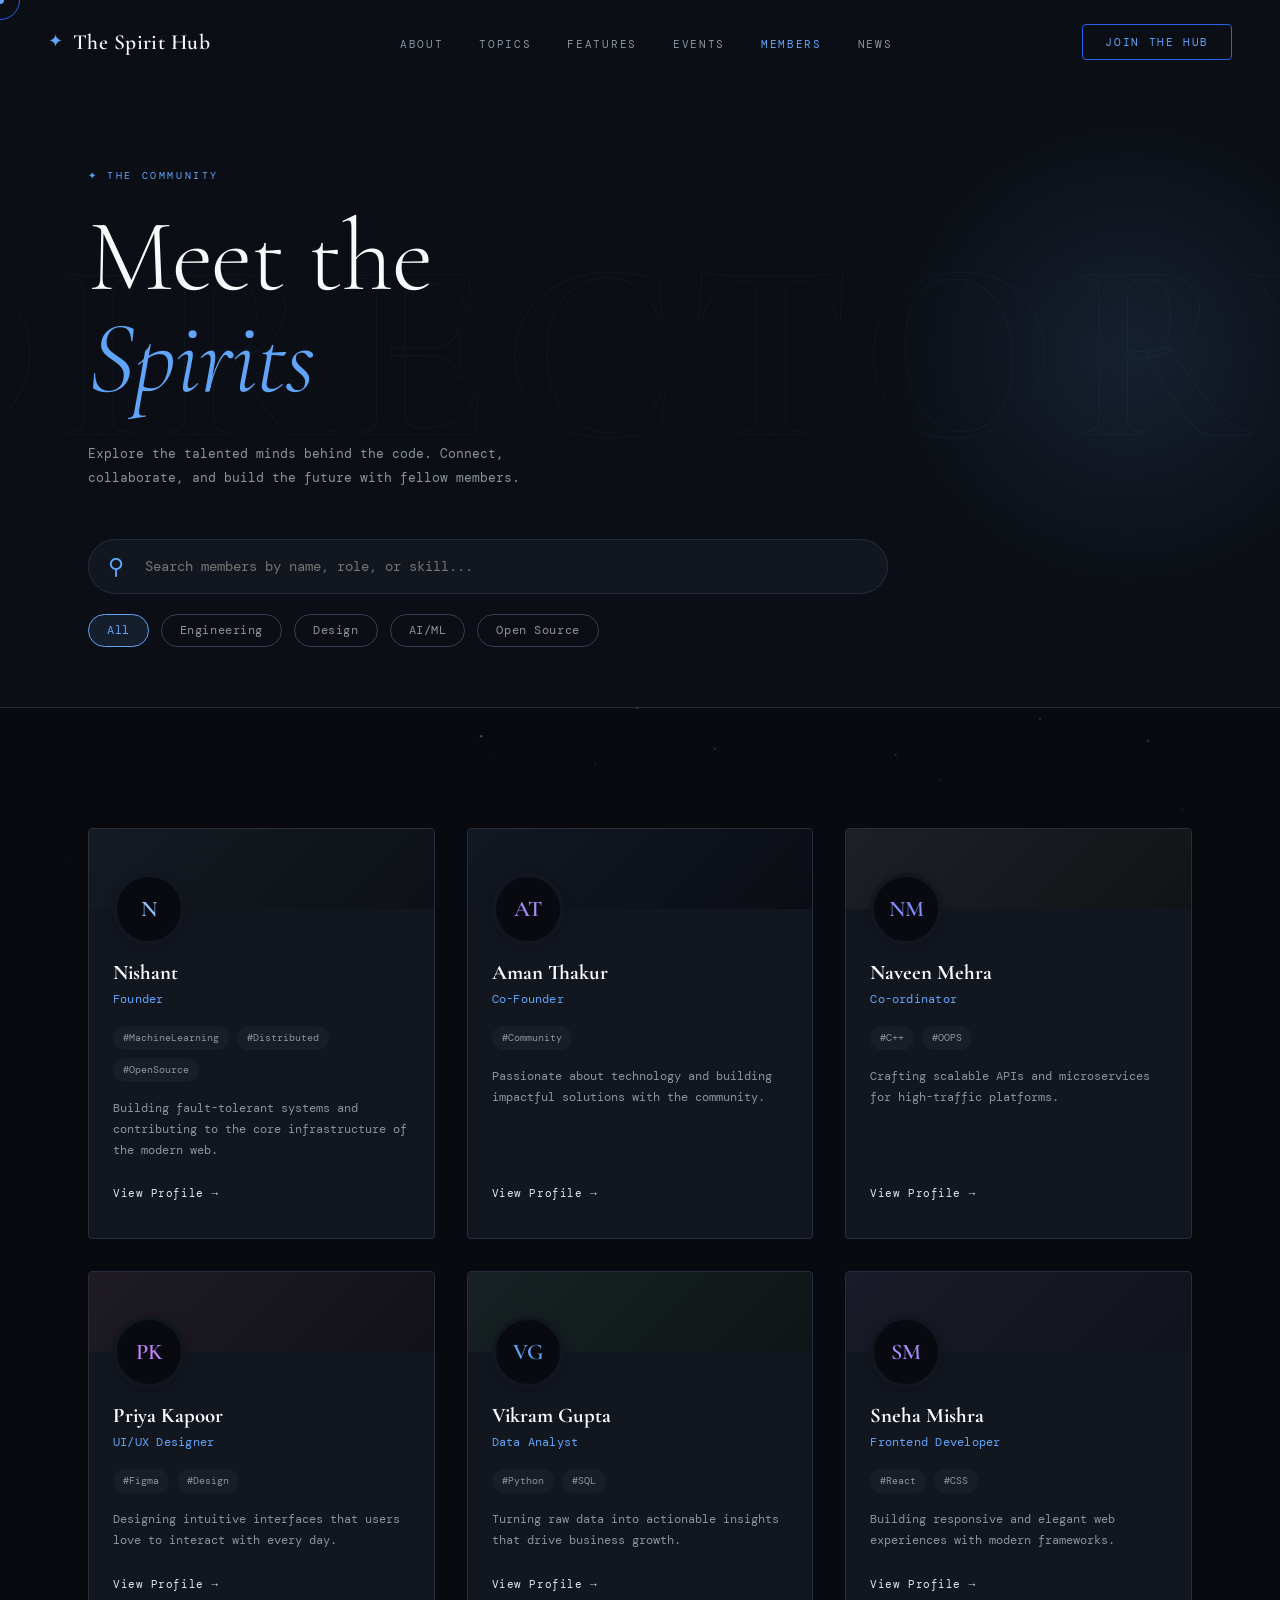
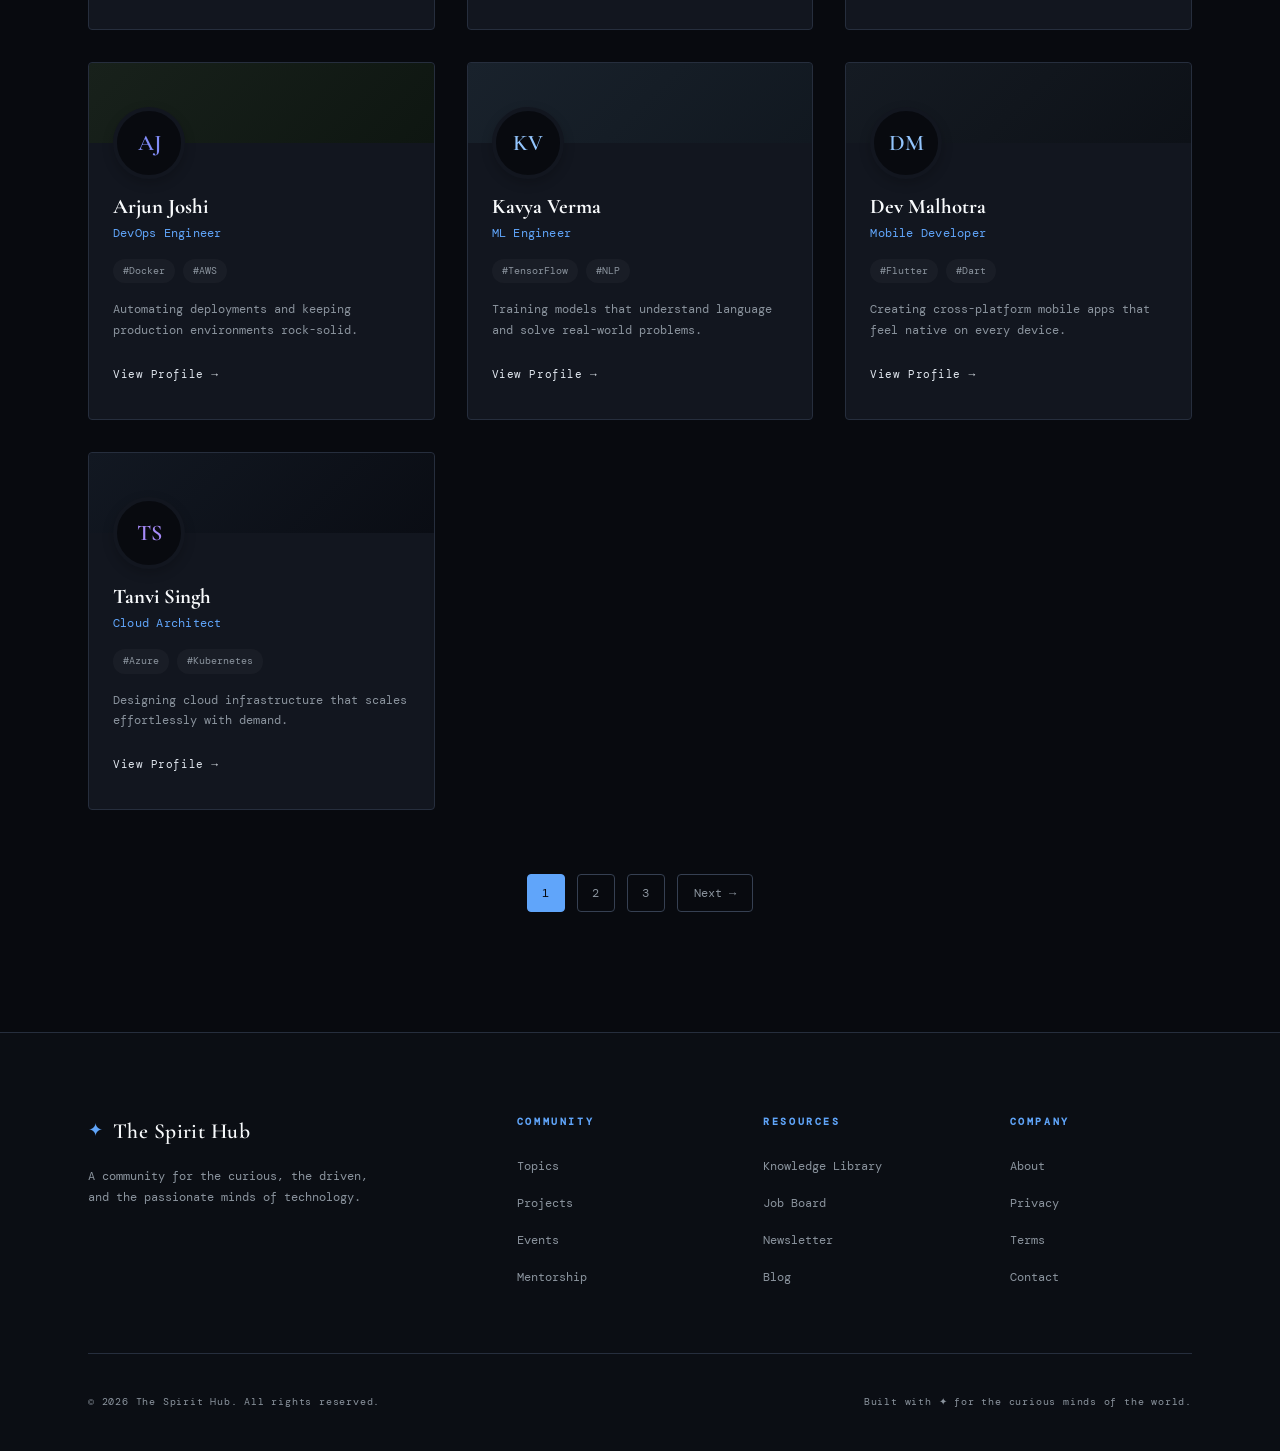
==== commit c49e133e: "Update members page and push changes" ====
--- a/pages/members.html
+++ b/pages/members.html
@@ -132,12 +132,12 @@
                     <div class="member-card reveal-up delay-3">
                         <div class="member-cover cover-3"></div>
                         <div class="member-info">
-                            <div class="member-avatar avatar-3">RS</div>
-                            <h3 class="member-name">Rahul Sharma</h3>
-                            <p class="member-role">Backend Developer</p>
-                            <div class="member-tags">
-                                <span>#Node.js</span>
-                                <span>#MongoDB</span>
+                            <div class="member-avatar avatar-3">NM</div>
+                            <h3 class="member-name">Naveen Mehra</h3>
+                            <p class="member-role">Co-ordinator</p>
+                            <div class="member-tags">
+                                <span>#C++</span>
+                                <span>#OOPS</span>
                             </div>
                             <p class="member-bio">Crafting scalable APIs and microservices for high-traffic platforms.
                             </p>
--- a/style.css
+++ b/style.css
@@ -111,6 +111,46 @@
   border-color: var(--gold);
 }
 
+/* Hide custom cursor on touch / mobile devices */
+@media (hover: none),
+(pointer: coarse),
+(max-width: 768px) {
+
+  .cursor-dot,
+  .cursor-aura {
+    display: none !important;
+    opacity: 0 !important;
+    visibility: hidden !important;
+    width: 0 !important;
+    height: 0 !important;
+    pointer-events: none !important;
+  }
+
+  body,
+  a,
+  button,
+  .btn-primary,
+  .btn-outline {
+    cursor: auto !important;
+  }
+}
+
+.hero-join-mobile {
+  position: relative;
+  width: auto;
+}
+
+.hero-join-mobile .btn-join {
+  display: inline-block;
+}
+
+.hero-join-mobile .join-dropdown {
+  width: 220px;
+  right: auto;
+  left: 0;
+  top: calc(100% + 14px);
+}
+
 /* ─── UTILITY ──────────────────────────────────────────────── */
 .container {
   max-width: 1200px;
@@ -288,6 +328,11 @@
 }
 
 /* ─── JOIN DROPDOWN ────────────────────────────────────────── */
+/* Navigation Join Wrapper (Hidden as per user request to favor hero CTA) */
+.site-header .join-wrapper {
+  display: none !important;
+}
+
 .join-wrapper {
   position: relative;
 }
@@ -2061,6 +2106,29 @@
   }
 }
 
+@media (max-width: 768px) {
+  .hero-join-mobile {
+    width: 100%;
+  }
+
+  .hero-join-mobile .btn-join {
+    display: block;
+    width: 100%;
+    margin-bottom: 12px;
+  }
+
+  .hero-join-mobile .join-dropdown {
+    width: 100%;
+    top: calc(100% - 4px);
+  }
+
+  .hero-join-mobile .join-dropdown::before {
+    left: 24px;
+    right: auto;
+  }
+}
+
+
 @media (max-width: 480px) {
   .topics-grid {
     grid-template-columns: 1fr 1fr;
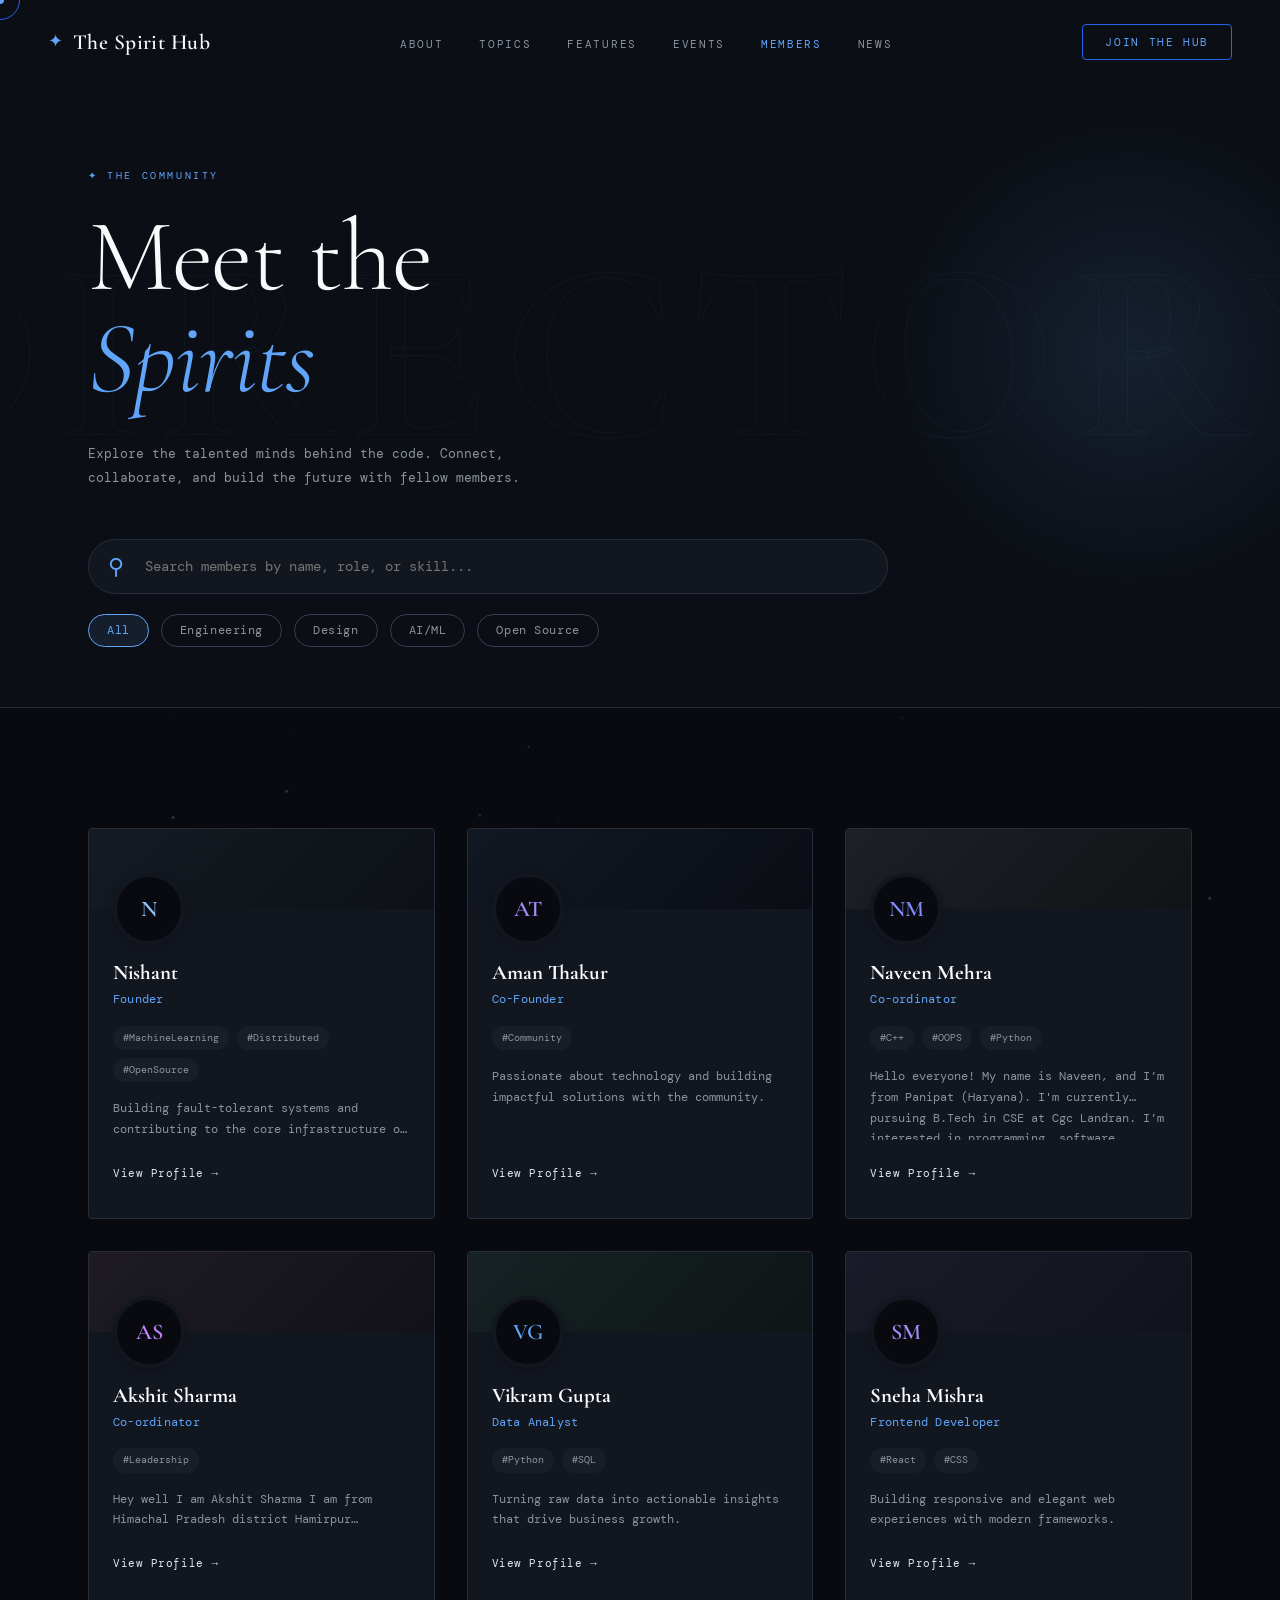
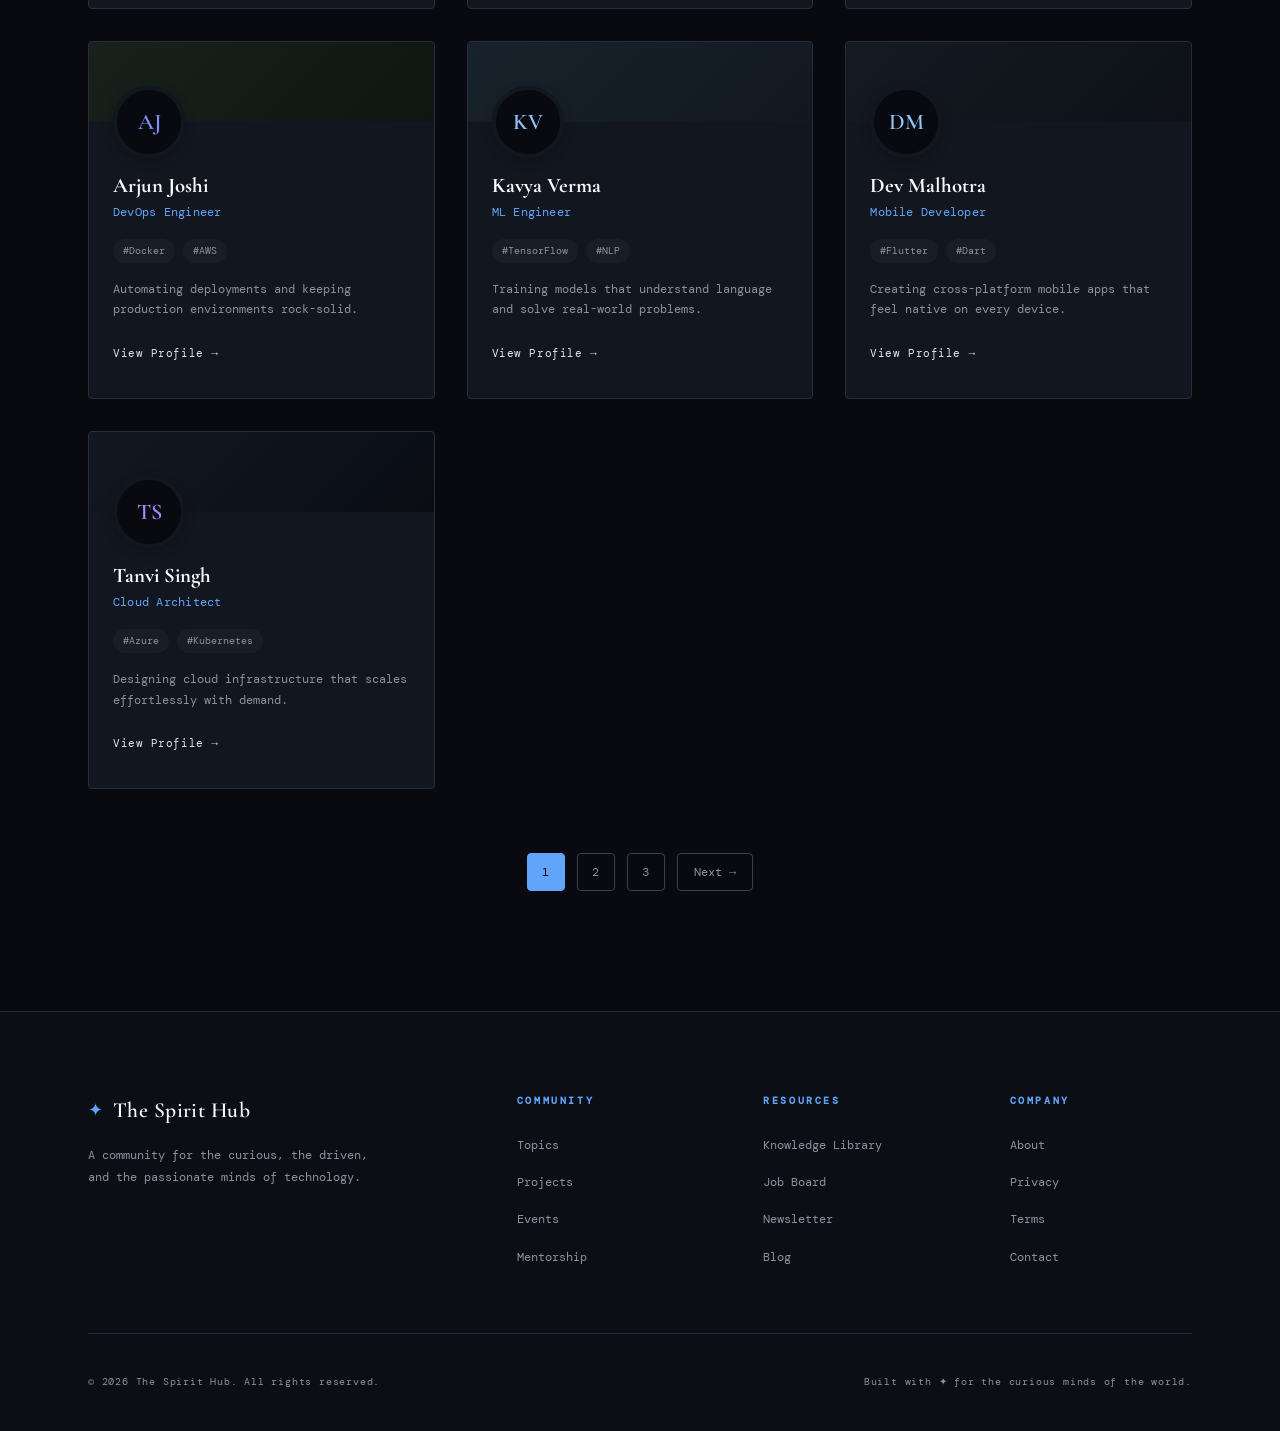
==== commit 7193ce60: "add new member" ====
--- a/pages/members.html
+++ b/pages/members.html
@@ -138,8 +138,16 @@
                             <div class="member-tags">
                                 <span>#C++</span>
                                 <span>#OOPS</span>
-                            </div>
-                            <p class="member-bio">Crafting scalable APIs and microservices for high-traffic platforms.
+                                <span>#Python</span>
+                            </div>
+                            <p class="member-bio">Hello everyone!
+                                My name is Naveen, and I’m from Panipat (Haryana). I'm currently pursuing B.Tech in CSE
+                                at Cgc Landran.
+                                I’m interested in programming, software development, and emerging technologies. I have
+                                experience with C, C++, Python, DSA. Recently, I’ve also been exploring AI-based systems
+                                and smart technology solutions through projects and hackathons.
+                                I joined this community to learn from others, share ideas, and grow with fellow
+                                developers and creators.
                             </p>
                             <a href="#" class="member-link">View Profile →</a>
                         </div>
@@ -149,15 +157,21 @@
                     <div class="member-card reveal-up delay-1">
                         <div class="member-cover cover-4"></div>
                         <div class="member-info">
-                            <div class="member-avatar avatar-4">PK</div>
-                            <h3 class="member-name">Priya Kapoor</h3>
-                            <p class="member-role">UI/UX Designer</p>
-                            <div class="member-tags">
-                                <span>#Figma</span>
-                                <span>#Design</span>
-                            </div>
-                            <p class="member-bio">Designing intuitive interfaces that users love to interact with every
-                                day.</p>
+                            <div class="member-avatar avatar-4">AS</div>
+                            <h3 class="member-name">Akshit Sharma</h3>
+                            <p class="member-role">Co-ordinator</p>
+                            <div class="member-tags">
+                                <span>#Leadership</span>
+                            </div>
+                            <p class="member-bio">Hey well I am Akshit Sharma I am from Himachal Pradesh district
+                                Hamirpur currently I am pursuing my bachelor's in computer science cyber security in cec
+                                landrah well I have intrest in. Exploring globel issues I believe in express my ideas
+                                with clarity work with team ..
+                                My biggest achievement has been organised a Event in school and its successful It taught
+                                me confidence, leadership, and how to work hard with consistency and then I gave
+                                opecunity in clg as coordinator in tech monthon event
+                                . I can contribute fresh ideas, and contribute as a team work I am always want to learn
+                                new things which will help the group achieve its goals more effectively.</p>
                             <a href="#" class="member-link">View Profile →</a>
                         </div>
                     </div>
--- a/style.css
+++ b/style.css
@@ -1682,6 +1682,16 @@
   color: var(--muted);
   margin-bottom: 24px;
   flex: 1;
+  display: -webkit-box;
+  -webkit-line-clamp: 2;
+  -webkit-box-orient: vertical;
+  overflow: hidden;
+  transition: all 0.3s ease;
+}
+
+.member-bio.expanded {
+  -webkit-line-clamp: unset;
+  overflow: visible;
 }
 
 .member-link {
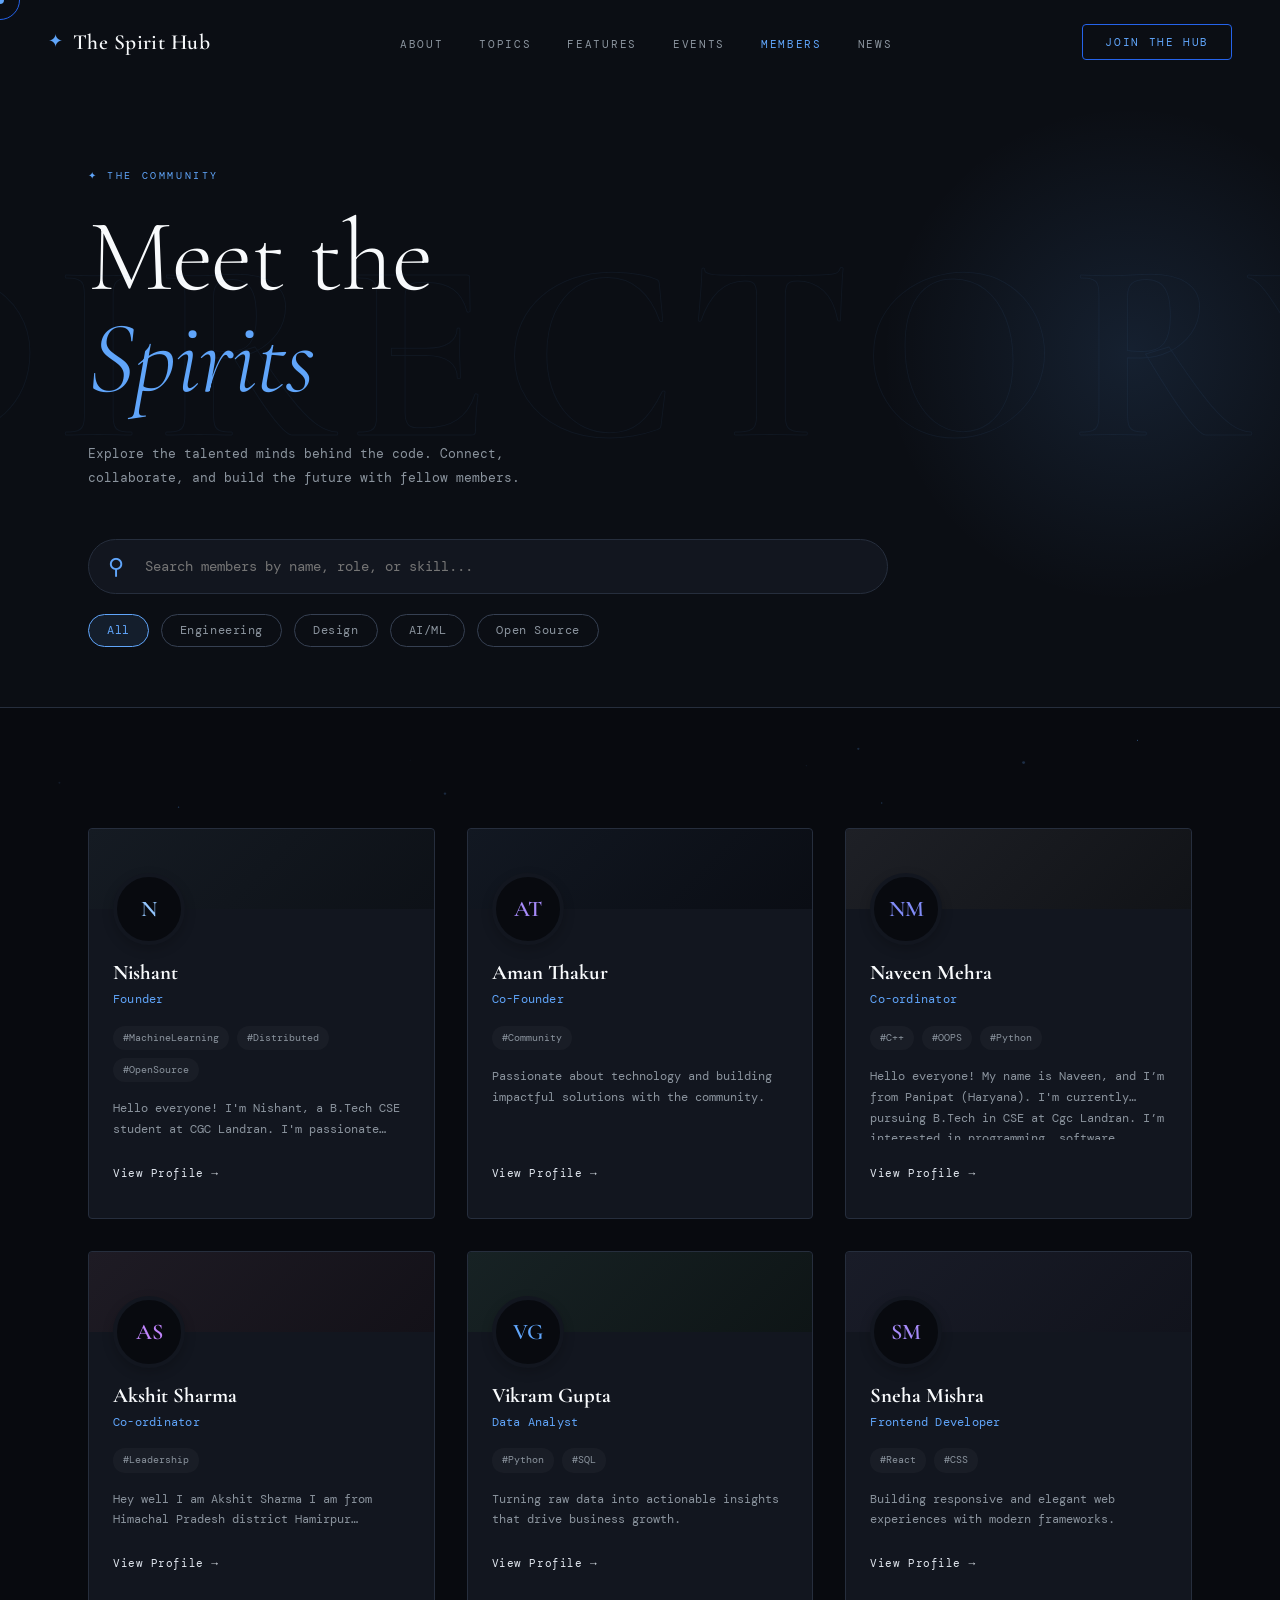
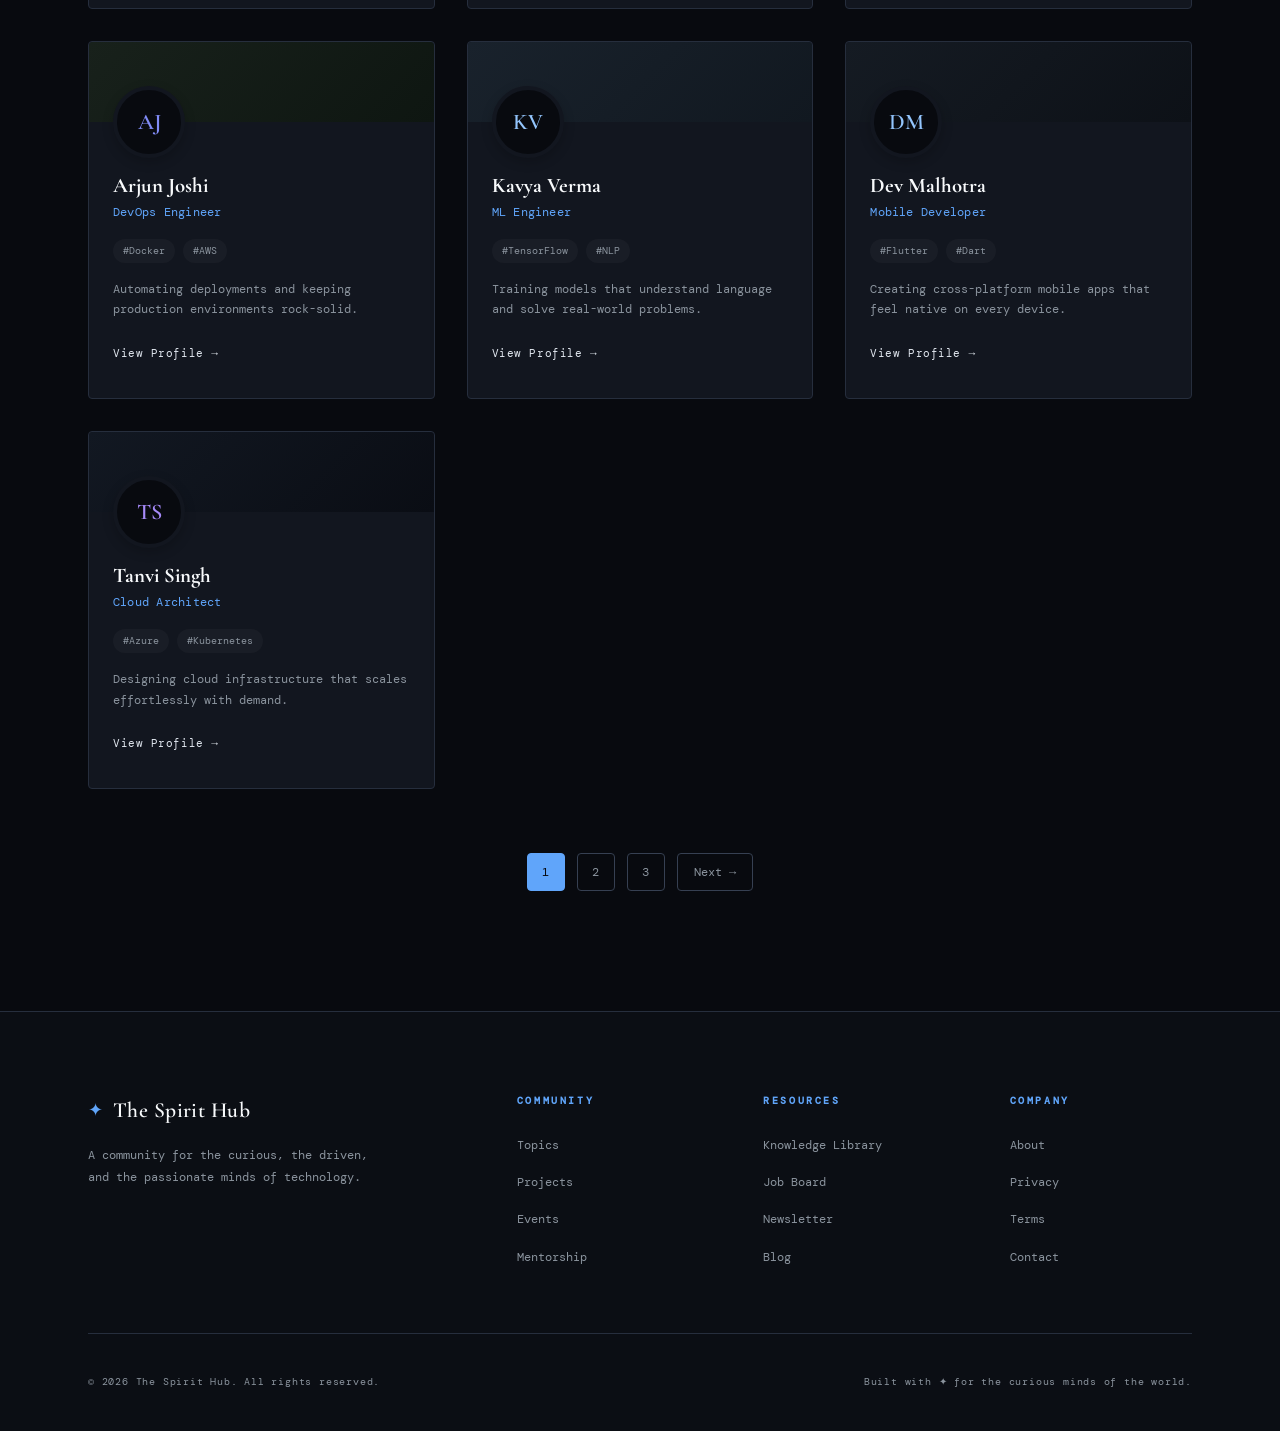
==== commit 0cb2572e: "update" ====
--- a/pages/members.html
+++ b/pages/members.html
@@ -107,8 +107,11 @@
                                 <span>#Distributed</span>
                                 <span>#OpenSource</span>
                             </div>
-                            <p class="member-bio">Building fault-tolerant systems and contributing to the core
-                                infrastructure of the modern web.</p>
+                            <p class="member-bio">Hello everyone! I'm Nishant, a B.Tech CSE student at CGC Landran.
+                                I'm passionate about AI, machine learning, and building scalable distributed systems.
+                                I enjoy solving complex problems, contributing to open-source, and learning new
+                                technologies. I Created this community to connect with fellow tech enthusiasts, share
+                                knowledge, and grow together.</p>
                             <a href="#" class="member-link">View Profile →</a>
                         </div>
                     </div>
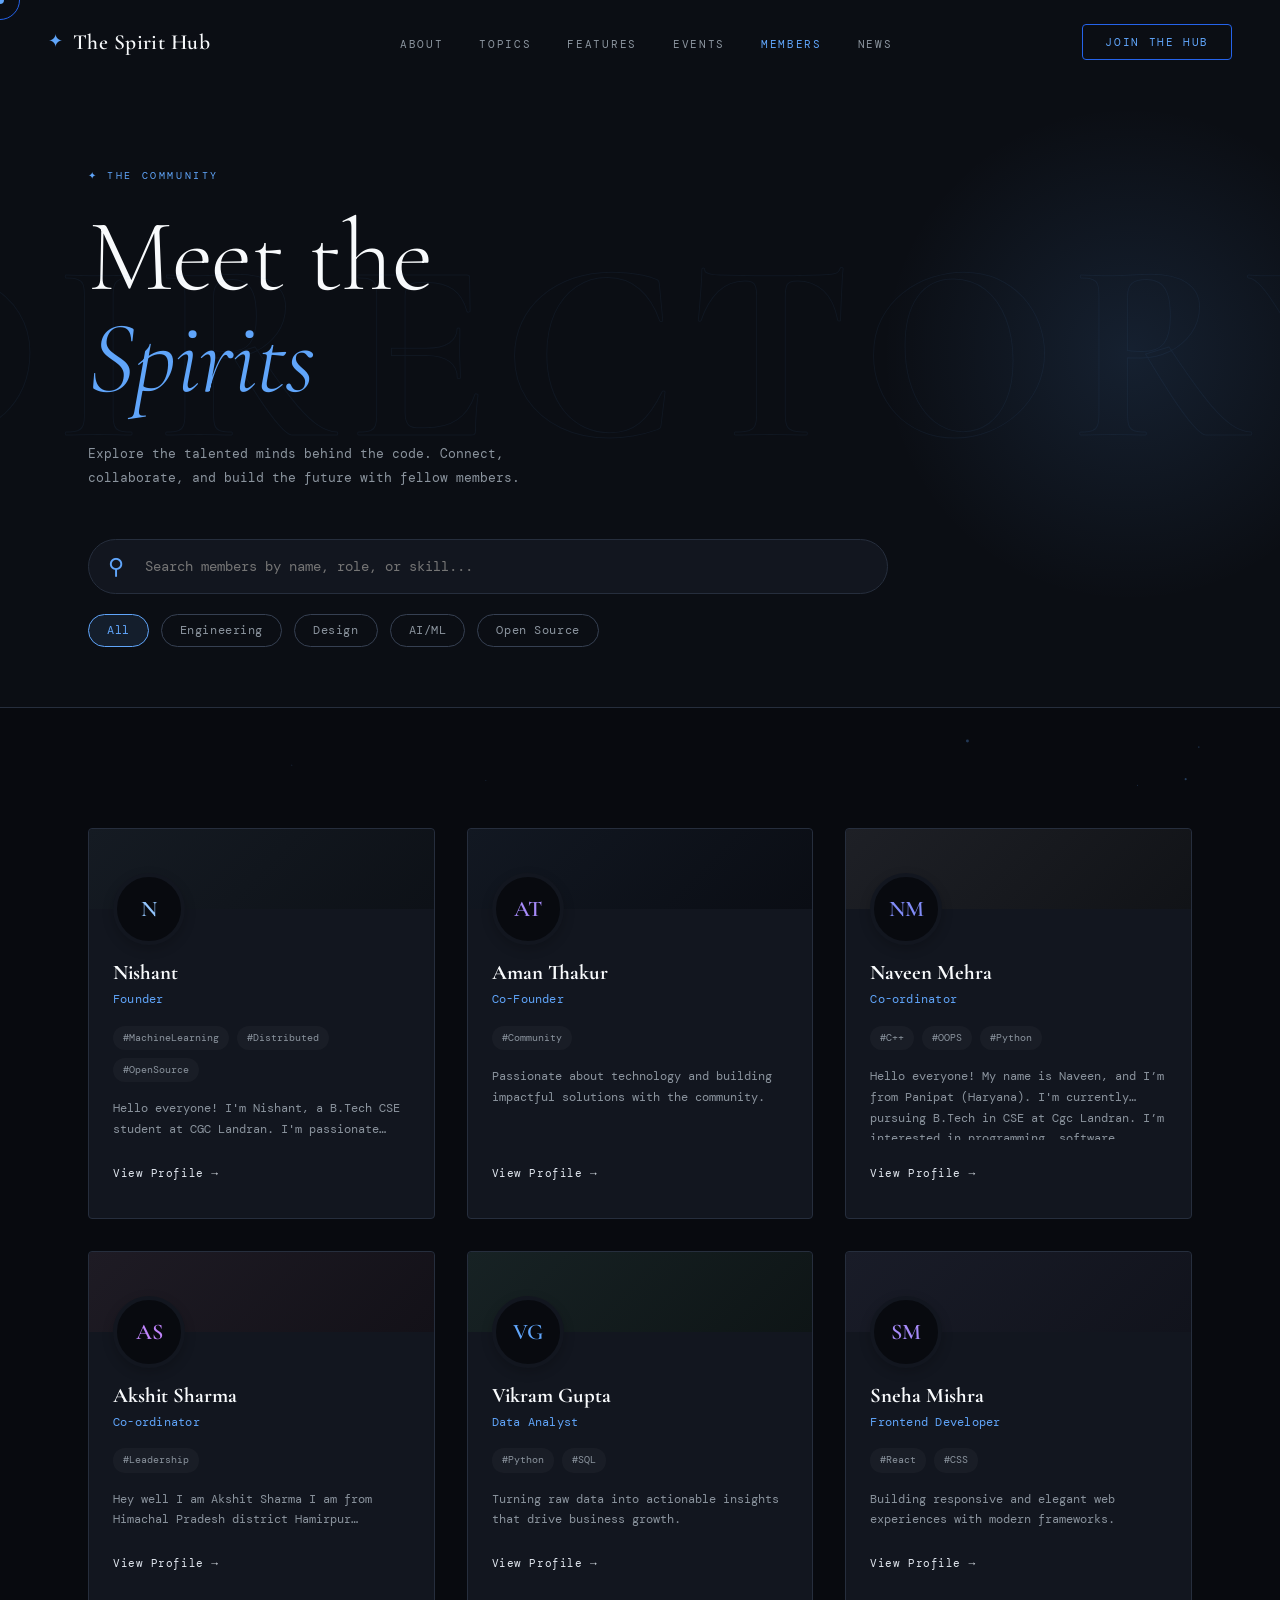
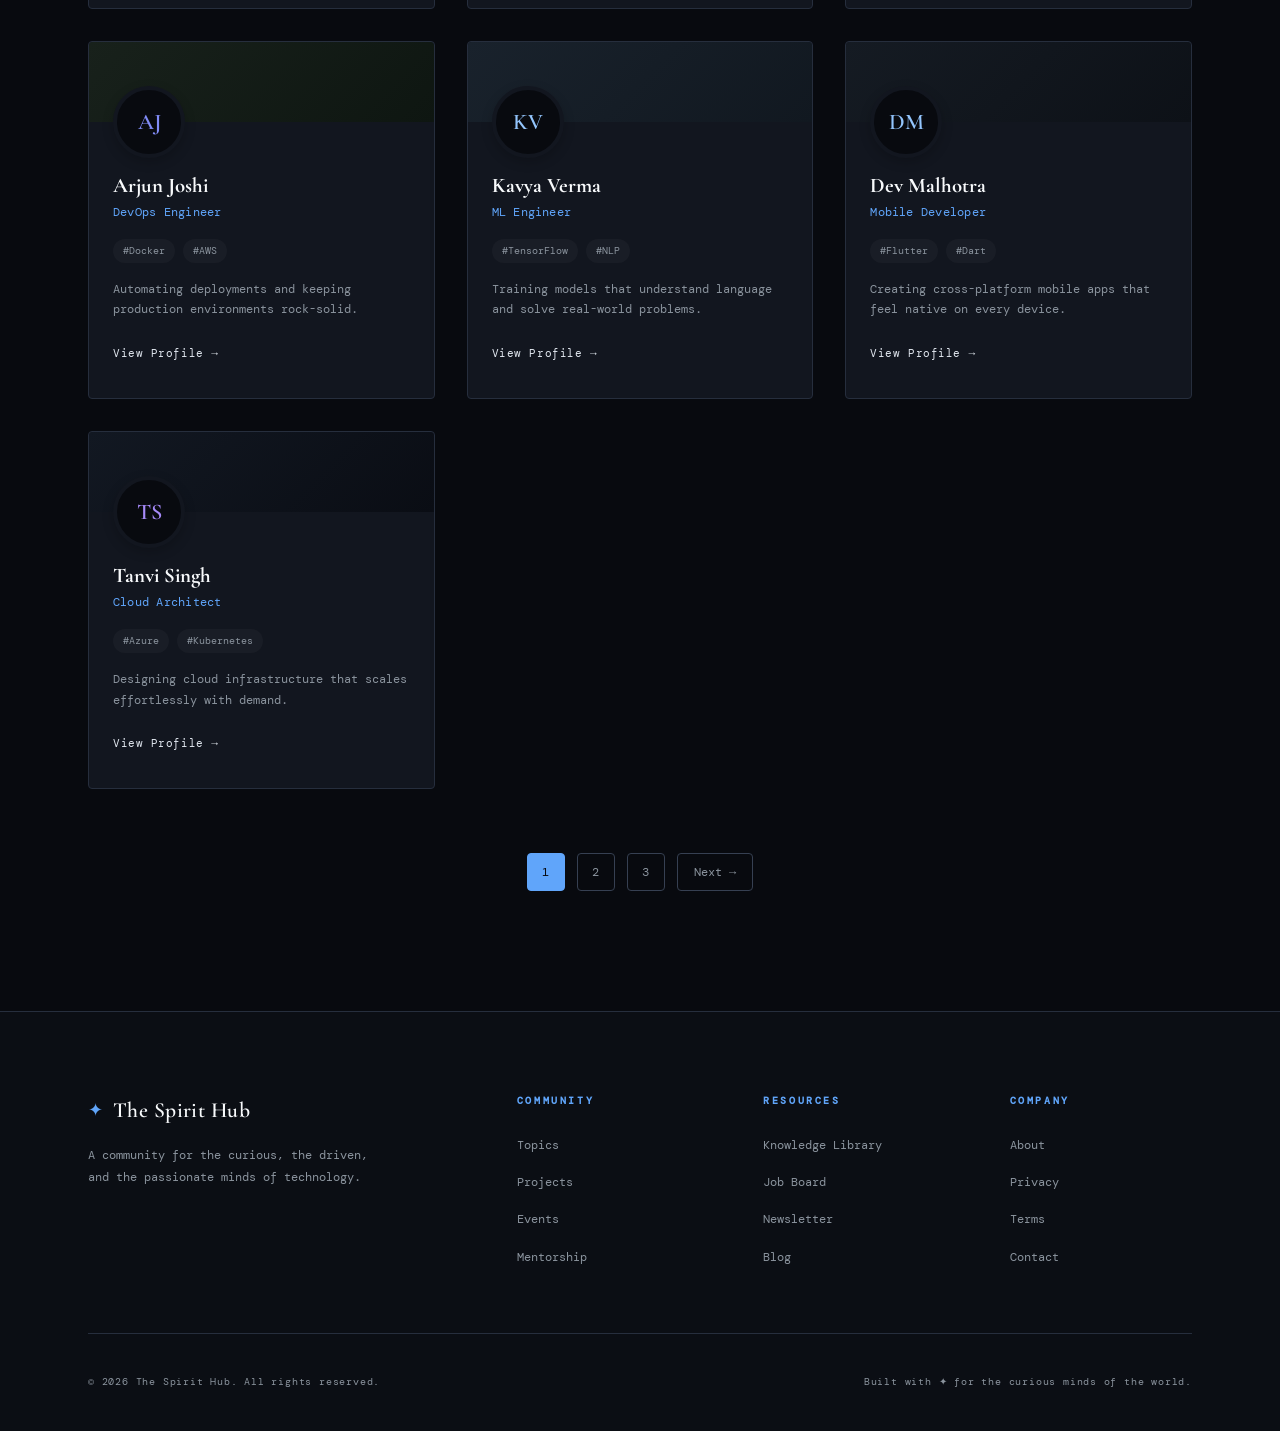
==== commit 8273ba88: "add favicon image" ====
--- a/pages/members.html
+++ b/pages/members.html
@@ -5,6 +5,7 @@
     <meta charset="UTF-8" />
     <meta name="viewport" content="width=device-width, initial-scale=1.0" />
     <title>Members — The Spirit Hub</title>
+    <link rel="icon" type="image/x-icon" href="../Resource/favicon.ico" />
     <link rel="preconnect" href="https://fonts.googleapis.com" />
     <link rel="preconnect" href="https://fonts.gstatic.com" crossorigin />
     <link
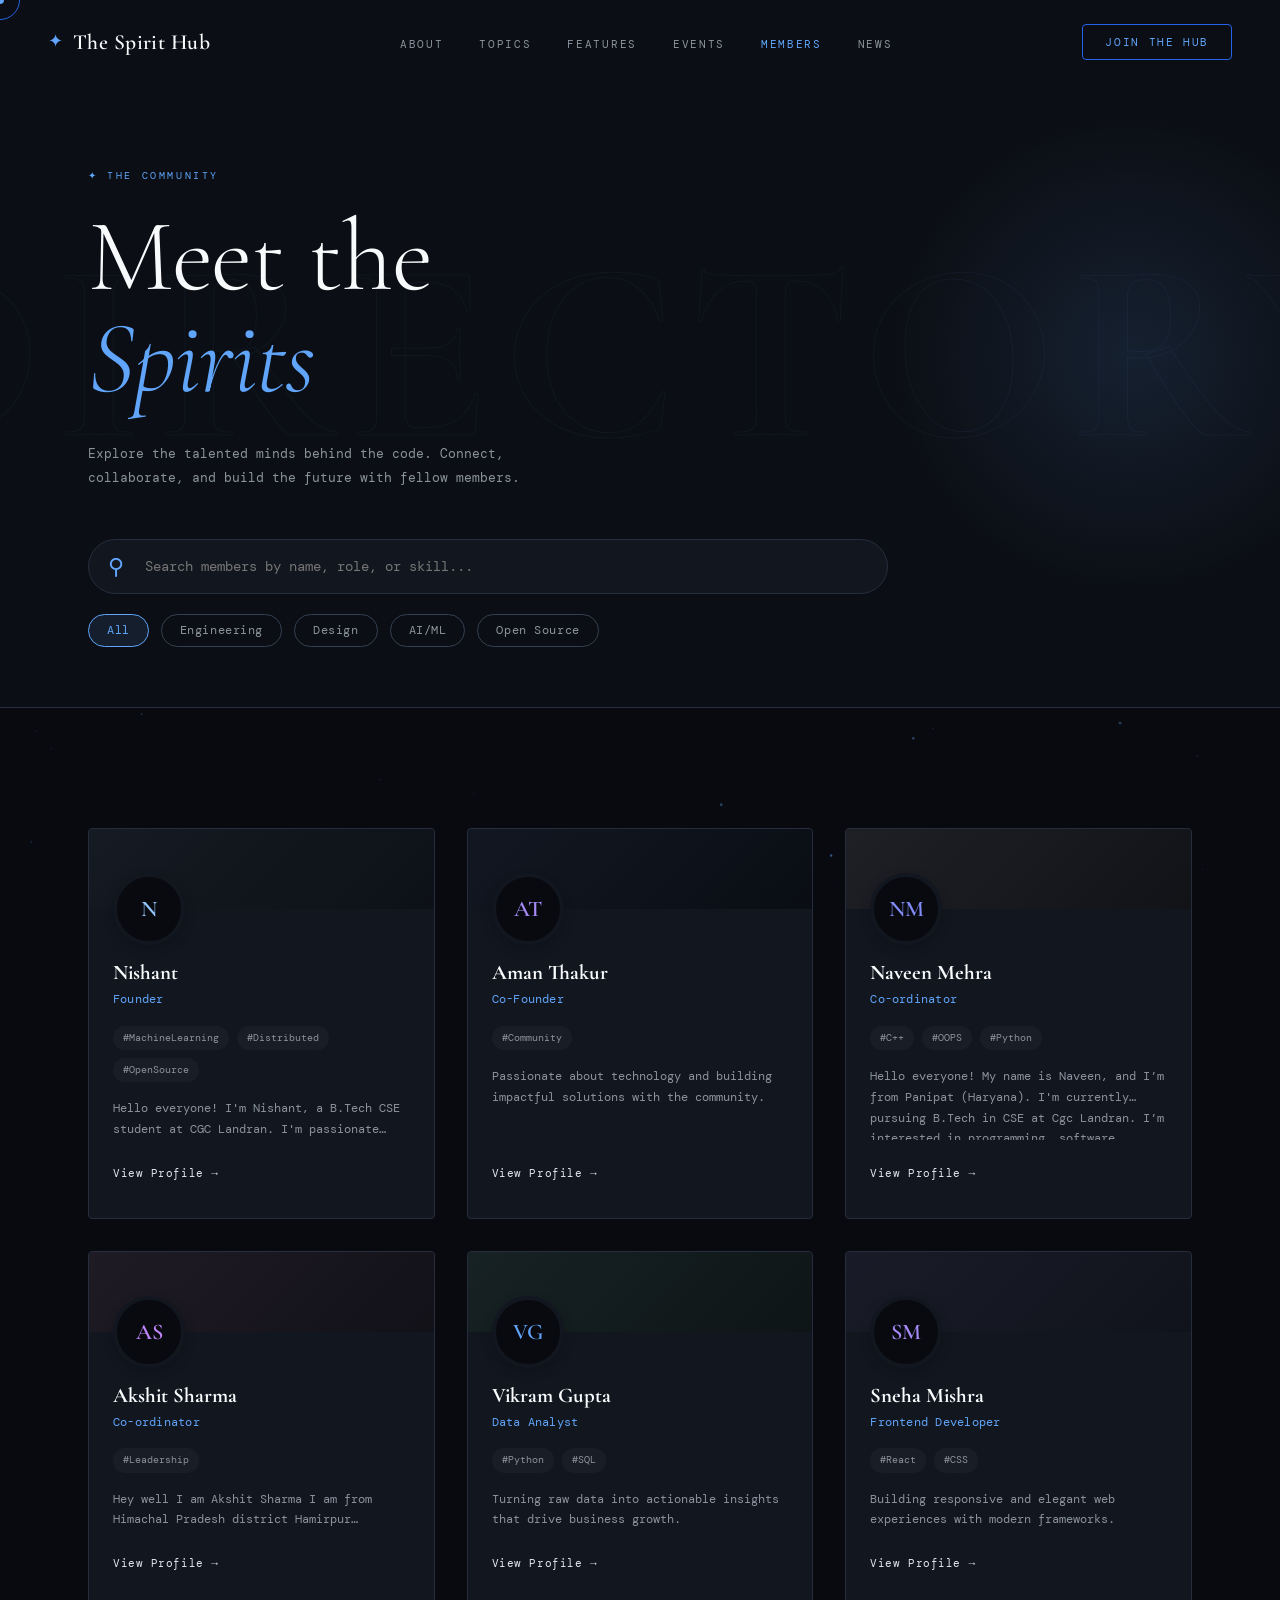
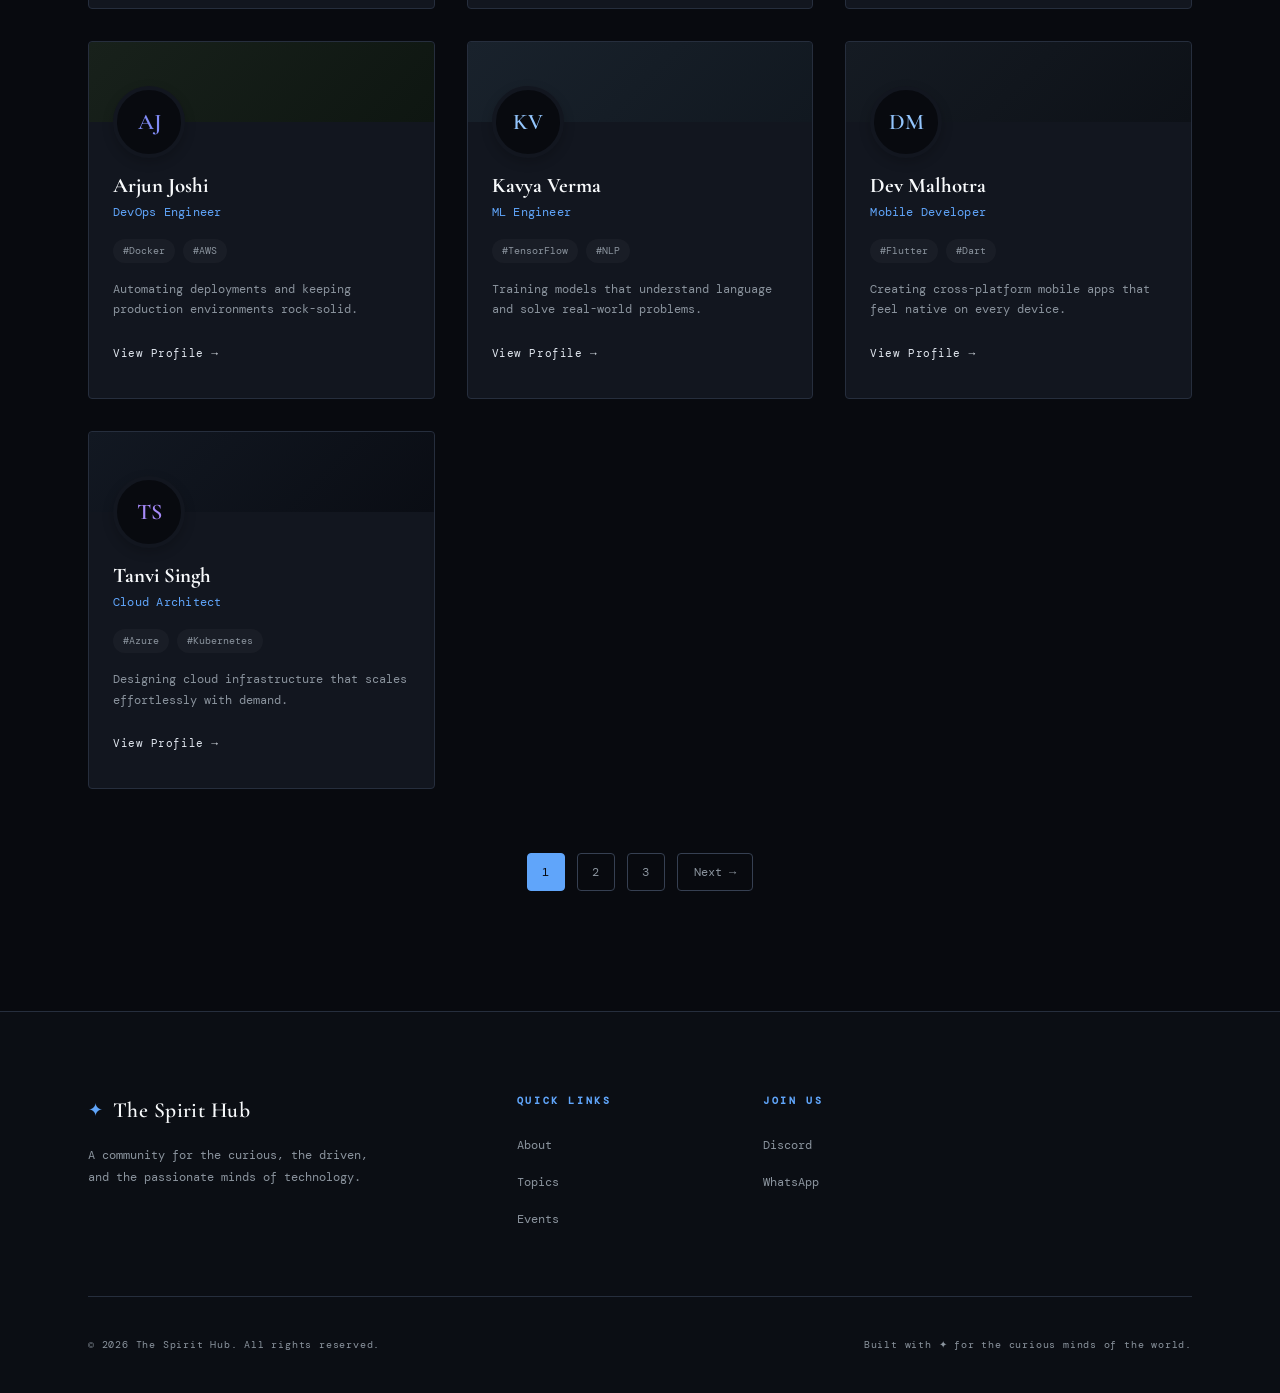
==== commit 28210396: "fix footer error" ====
--- a/pages/members.html
+++ b/pages/members.html
@@ -506,37 +506,27 @@
         <div class="container">
             <div class="footer-grid">
                 <div class="footer-brand">
-                    <a href="../index.html" class="brand">
+                    <a href="#" class="brand">
                         <span class="brand-icon">✦</span>
                         <span class="brand-text">The Spirit Hub</span>
                     </a>
                     <p>A community for the curious, the driven, and the passionate minds of technology.</p>
                 </div>
                 <div class="footer-links">
-                    <h4>Community</h4>
+                    <h4>Quick Links</h4>
                     <ul>
-                        <li><a href="../index.html#interests">Topics</a></li>
-                        <li><a href="#">Projects</a></li>
-                        <li><a href="../index.html#events">Events</a></li>
-                        <li><a href="#">Mentorship</a></li>
+                        <li><a href="#about">About</a></li>
+                        <li><a href="#interests">Topics</a></li>
+                        <li><a href="#events">Events</a></li>
                     </ul>
                 </div>
                 <div class="footer-links">
-                    <h4>Resources</h4>
+                    <h4>Join Us</h4>
                     <ul>
-                        <li><a href="#">Knowledge Library</a></li>
-                        <li><a href="#">Job Board</a></li>
-                        <li><a href="#">Newsletter</a></li>
-                        <li><a href="#">Blog</a></li>
-                    </ul>
-                </div>
-                <div class="footer-links">
-                    <h4>Company</h4>
-                    <ul>
-                        <li><a href="../index.html#about">About</a></li>
-                        <li><a href="#">Privacy</a></li>
-                        <li><a href="#">Terms</a></li>
-                        <li><a href="#">Contact</a></li>
+                        <li><a href="https://discord.gg/cWYKuwyRVv" target="_blank" rel="noopener">Discord</a></li>
+                        <li><a href="https://chat.whatsapp.com/JdigWiMbMeGJURqWG98sfW" target="_blank"
+                                rel="noopener">WhatsApp</a>
+                        </li>
                     </ul>
                 </div>
             </div>
